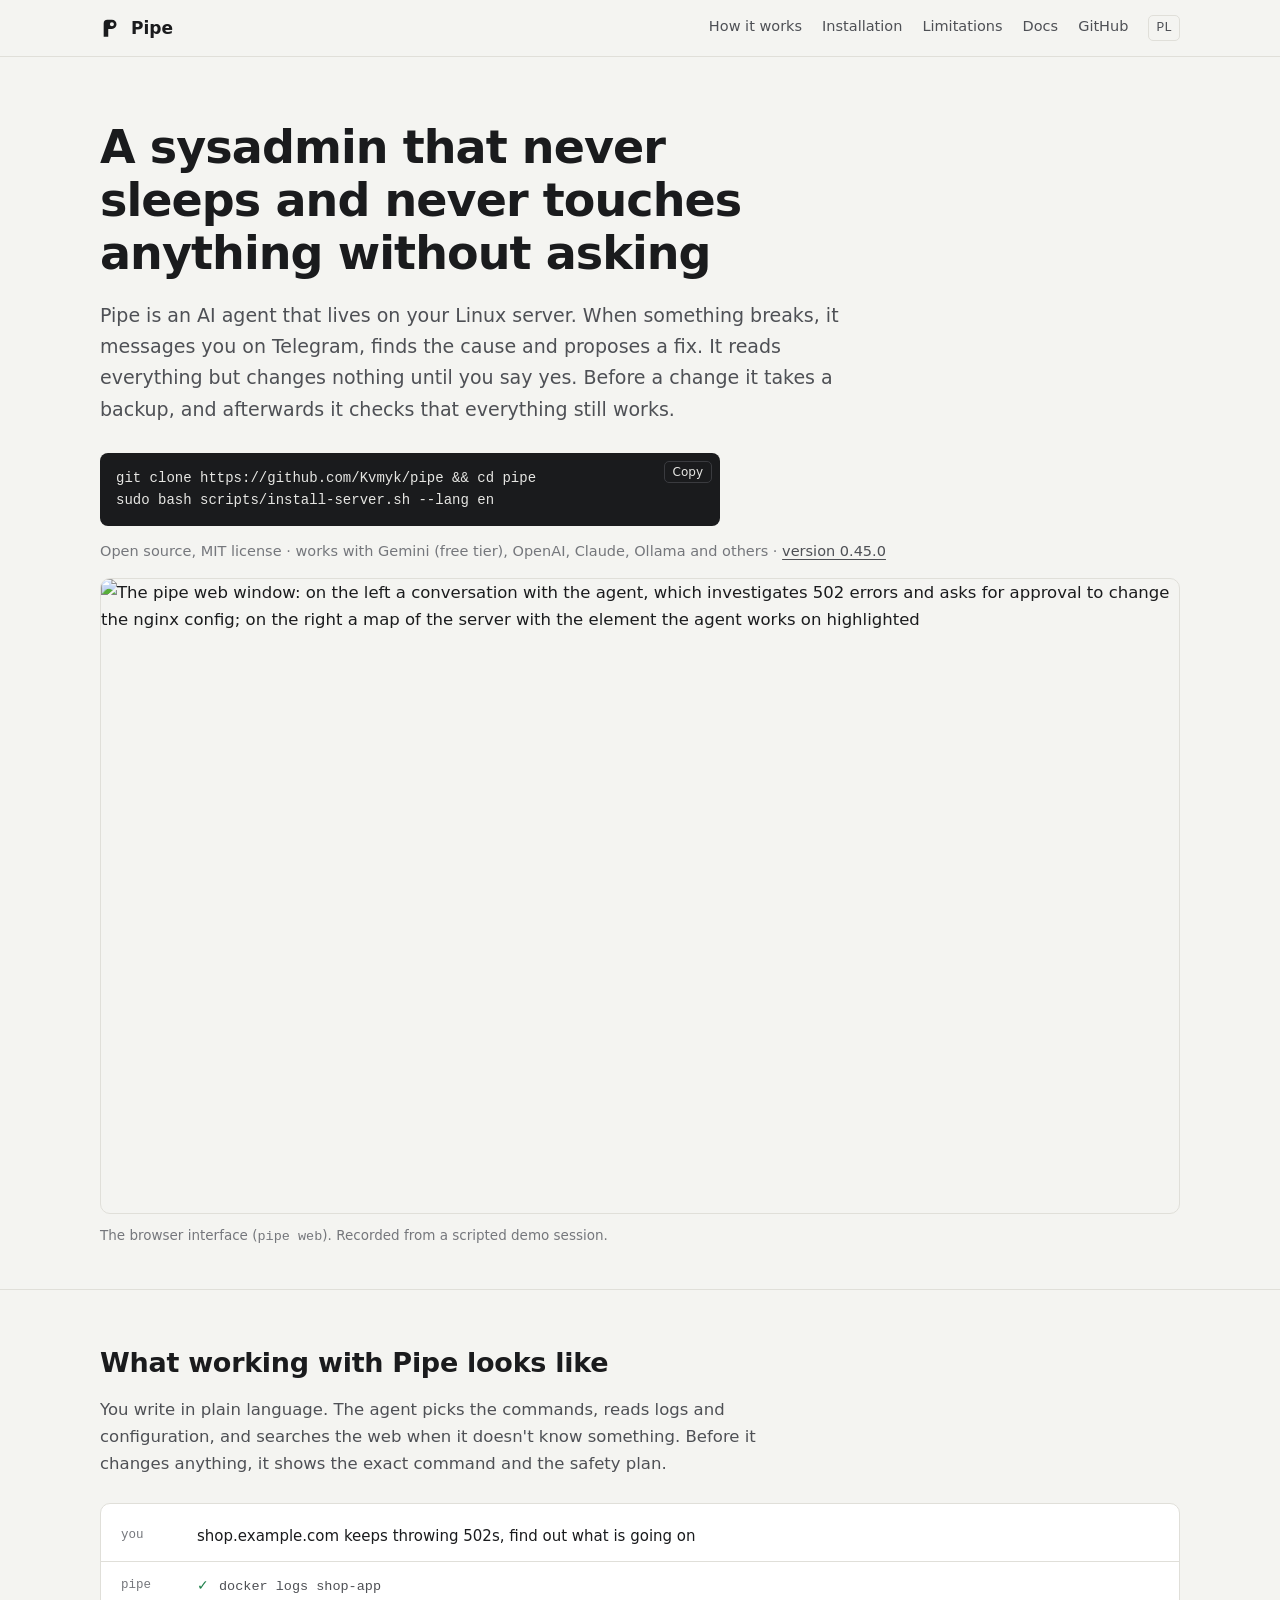
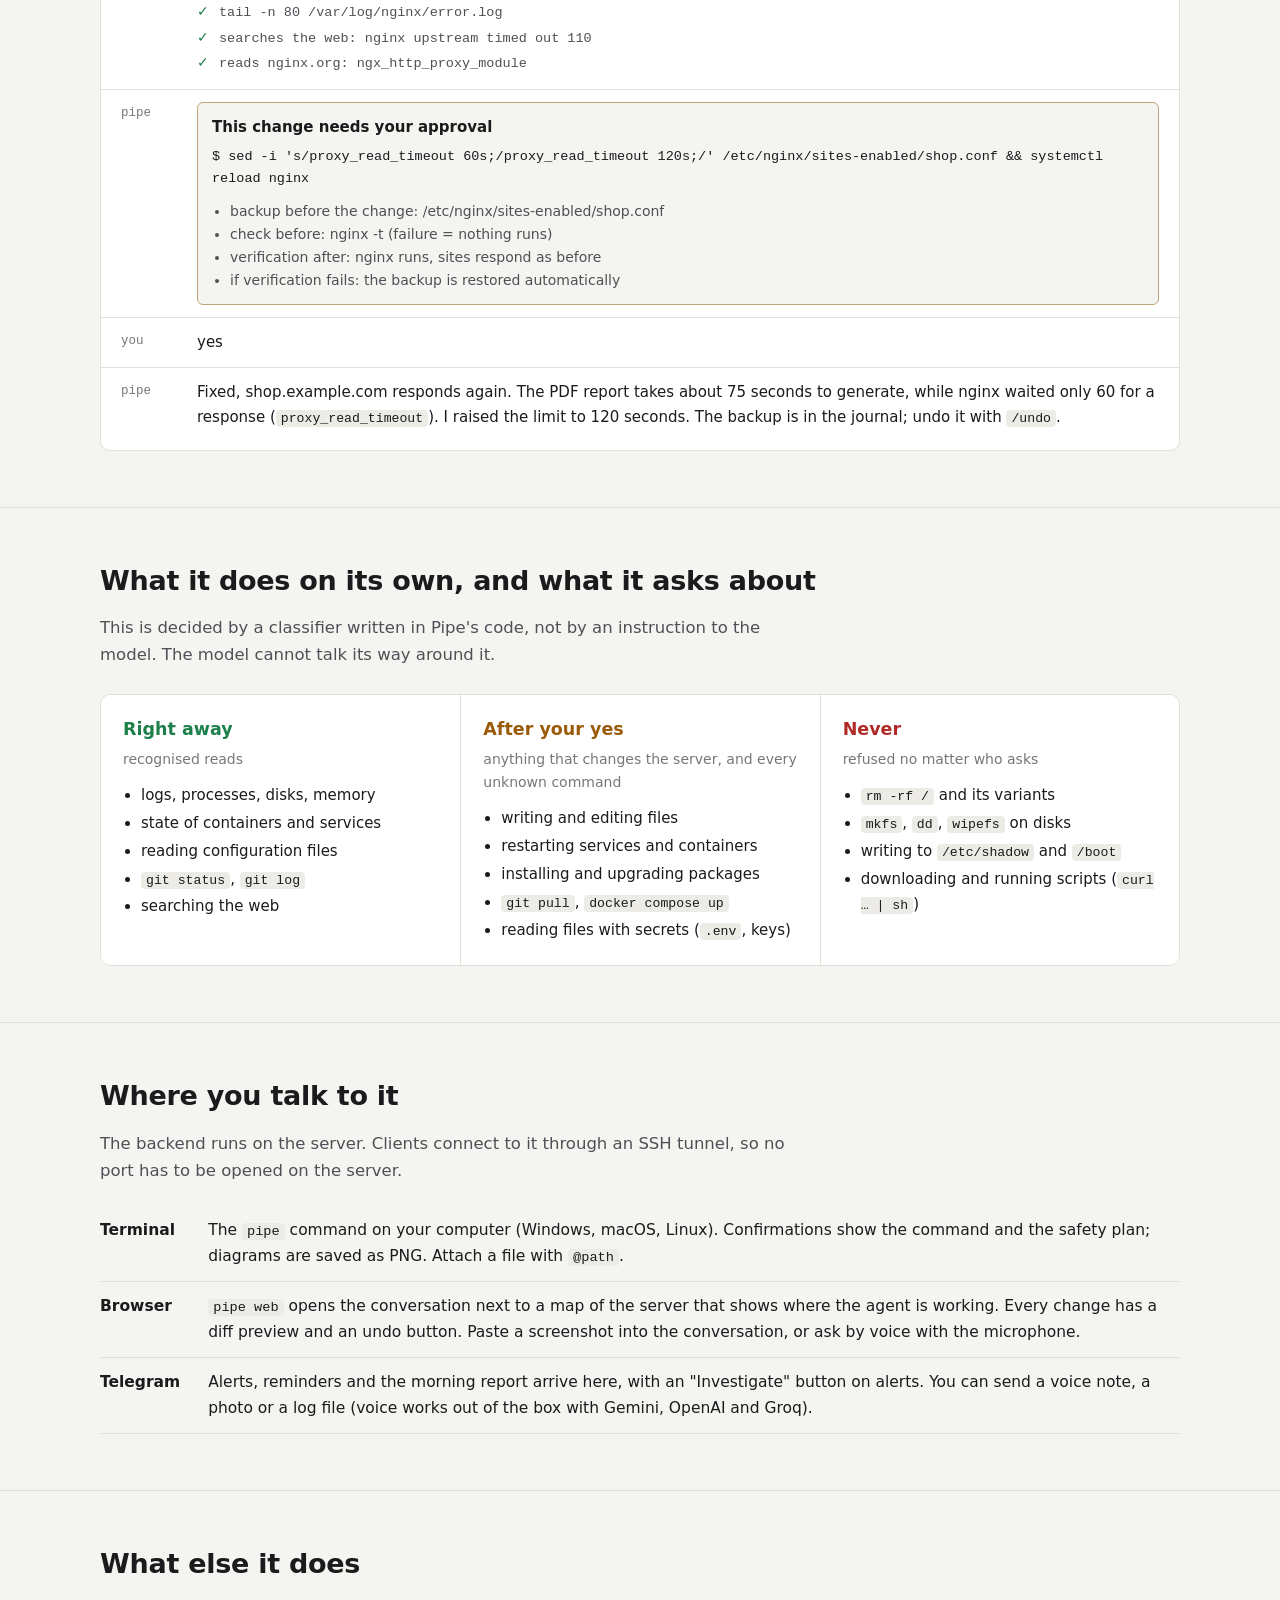
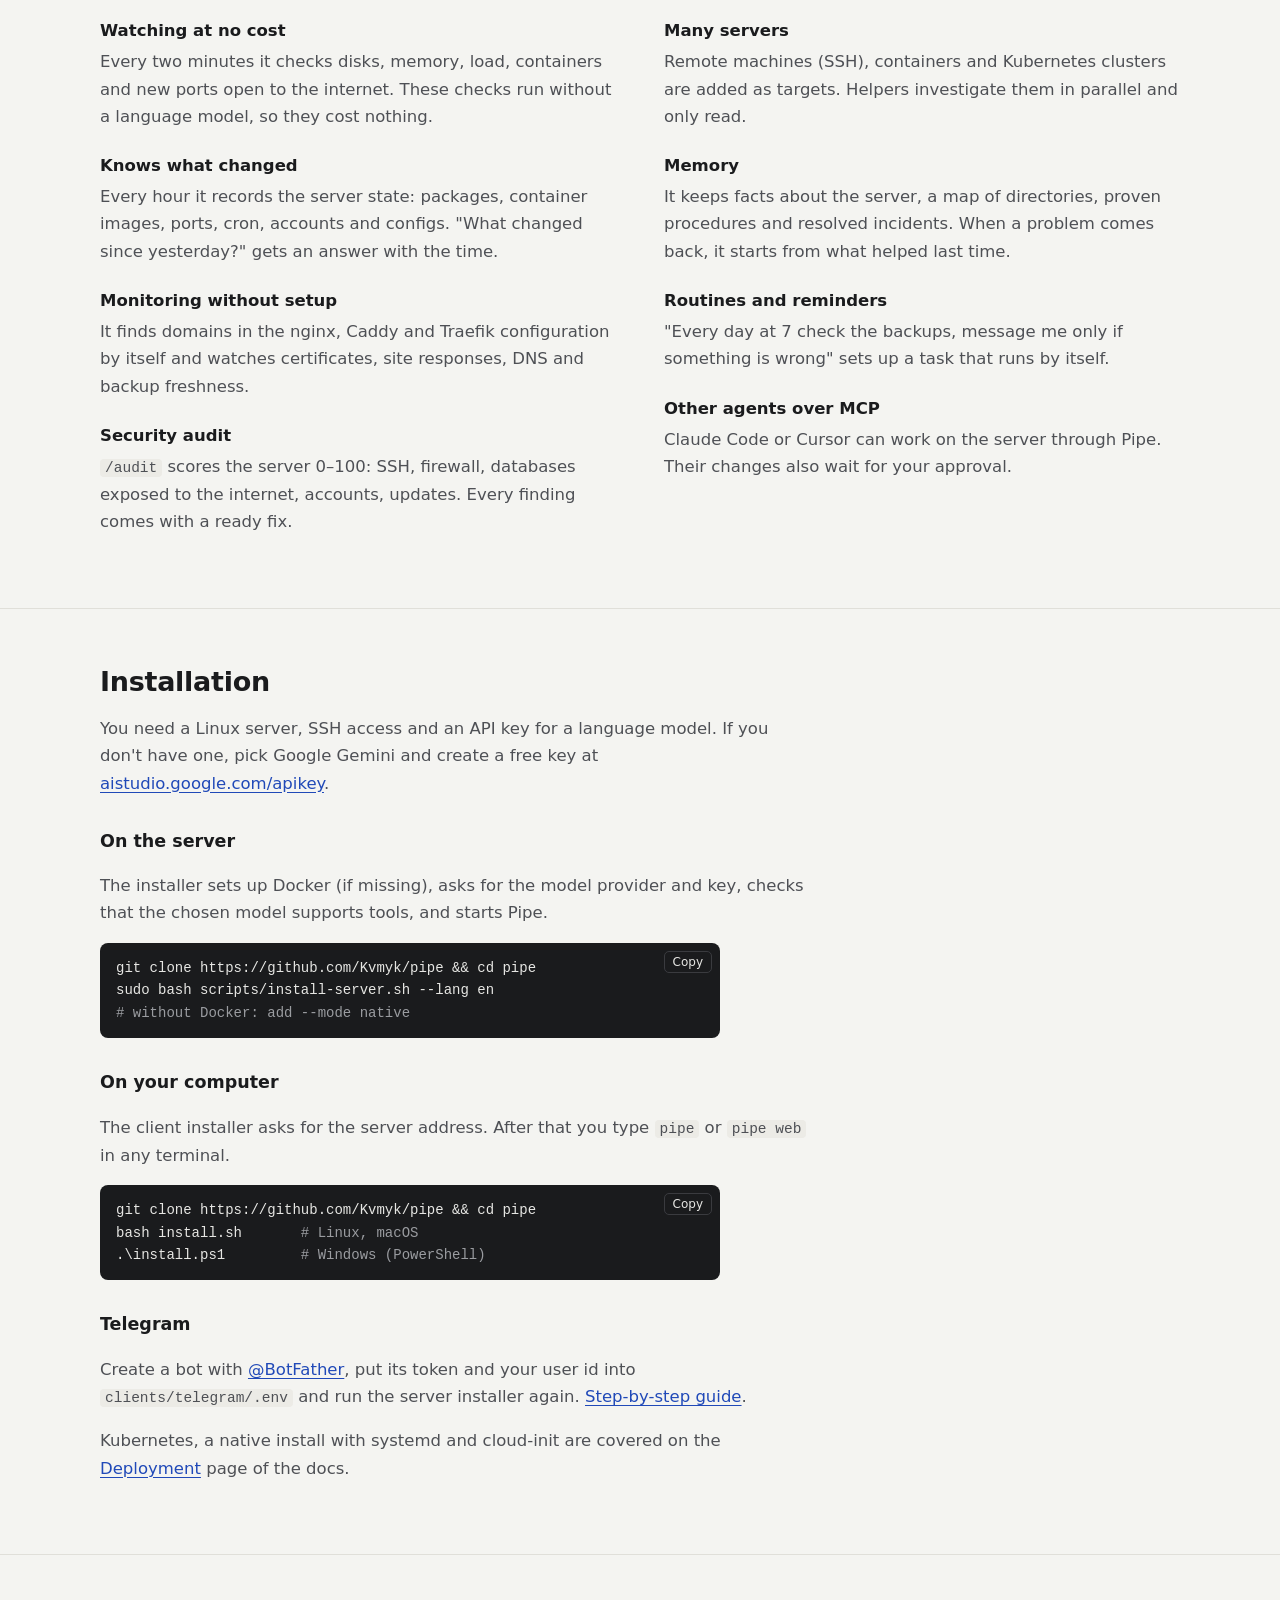
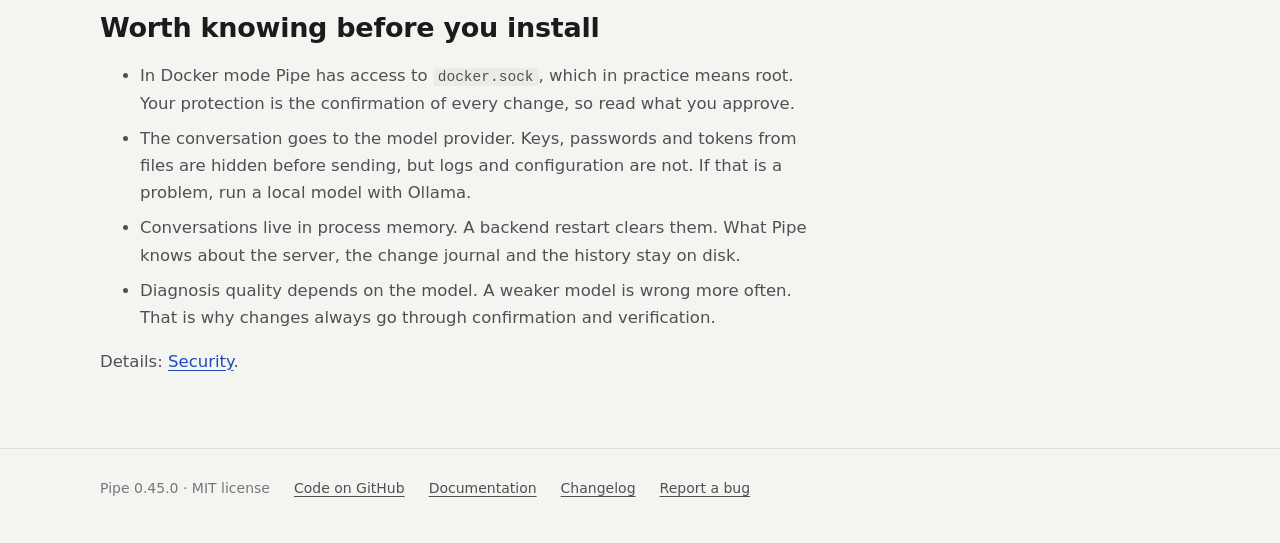
==== site/en/index.html @ b01a9453 "feat: gotowe dodatki MCP z oknem /mcp i tunel dla /web (v0.45.0) Katalog dodatkow (Outlook, Microsof" ====
<!doctype html>
<html lang="en">
<head>
<meta charset="utf-8">
<meta name="viewport" content="width=device-width, initial-scale=1">
<title>Pipe: an AI agent that lives on your Linux server</title>
<meta name="description" content="Pipe runs on your server, watches it, messages you when something breaks, and changes anything only after you approve, with a backup and a way to undo. Open source, MIT.">
<meta property="og:type" content="website">
<meta property="og:site_name" content="Pipe">
<meta property="og:url" content="https://kvmyk.github.io/Pipe/en/">
<meta property="og:title" content="Pipe: an AI agent that lives on your Linux server">
<meta property="og:description" content="Pipe runs on your server, watches it, messages you when something breaks, and changes anything only after you approve, with a backup and a way to undo. Open source, MIT.">
<meta property="og:image" content="https://kvmyk.github.io/Pipe/assets/social-preview-en.png">
<meta property="og:image:width" content="1280">
<meta property="og:image:height" content="640">
<meta name="twitter:card" content="summary_large_image">
<link rel="icon" href="../assets/logo.svg" type="image/svg+xml">
<link rel="alternate" hreflang="pl" href="../">
<link rel="stylesheet" href="../style.css">
</head>
<body>

<header class="top">
  <div class="wrap">
    <a class="brand" href="./">
      <svg viewBox="0 0 24 24" width="22" height="22" aria-hidden="true"><path fill-rule="evenodd" d="M4 7a4 4 0 0 1 4-4h5a5 5 0 0 1 0 10H9v8.5H4zm9-1.2a2.2 2.2 0 1 0 0 4.4 2.2 2.2 0 0 0 0-4.4z" fill="currentColor"/></svg>
      Pipe
    </a>
    <nav>
      <a class="hide-sm" href="#how-it-works">How it works</a>
      <a href="#installation">Installation</a>
      <a class="hide-sm" href="#limitations">Limitations</a>
      <a href="docs/">Docs</a>
      <a class="hide-sm" href="https://github.com/Kvmyk/pipe">GitHub</a>
      <a class="lang" href="../" hreflang="pl" lang="pl">PL</a>
    </nav>
  </div>
</header>

<main>
  <div class="wrap intro">
    <h1>A sysadmin that never sleeps and never touches anything without asking</h1>
    <p class="lead">Pipe is an AI agent that lives on your Linux server. When something breaks, it messages you on
      Telegram, finds the cause and proposes a fix. It reads everything but changes nothing until you say yes.
      Before a change it takes a backup, and afterwards it checks that everything still works.</p>
    <pre class="cmd"><code>git clone https://github.com/Kvmyk/pipe &amp;&amp; cd pipe
sudo bash scripts/install-server.sh --lang en</code></pre>
    <p class="meta">Open source, MIT license · works with Gemini (free tier), OpenAI, Claude, Ollama and others ·
      <a href="https://github.com/Kvmyk/pipe/blob/main/docs/changelog.md">version 0.45.0</a></p>

    <figure class="shot">
      <img src="../assets/demo-en.gif" width="1100" height="647" alt="The pipe web window: on the left a conversation with the agent, which investigates 502 errors and asks for approval to change the nginx config; on the right a map of the server with the element the agent works on highlighted">
      <figcaption>The browser interface (<code>pipe web</code>). Recorded from a scripted demo session.</figcaption>
    </figure>
  </div>

  <section id="how-it-works">
    <div class="wrap">
      <div class="narrow">
        <h2>What working with Pipe looks like</h2>
        <p>You write in plain language. The agent picks the commands, reads logs and configuration, and searches the
          web when it doesn't know something. Before it changes anything, it shows the exact command and the safety plan.</p>
      </div>

      <div class="chat" aria-label="Example conversation">
        <div class="turn me"><div class="who">you</div><div class="msg">shop.example.com keeps throwing 502s, find out what is going on</div></div>
        <div class="turn"><div class="who">pipe</div><div>
          <ul class="steps">
            <li>docker logs shop-app</li>
            <li>tail -n 80 /var/log/nginx/error.log</li>
            <li>searches the web: nginx upstream timed out 110</li>
            <li>reads nginx.org: ngx_http_proxy_module</li>
          </ul>
        </div></div>
        <div class="turn"><div class="who">pipe</div><div>
          <div class="ask">
            <div class="t">This change needs your approval</div>
            <pre>$ sed -i 's/proxy_read_timeout 60s;/proxy_read_timeout 120s;/' /etc/nginx/sites-enabled/shop.conf &amp;&amp; systemctl reload nginx</pre>
            <ul>
              <li>backup before the change: /etc/nginx/sites-enabled/shop.conf</li>
              <li>check before: nginx -t (failure = nothing runs)</li>
              <li>verification after: nginx runs, sites respond as before</li>
              <li>if verification fails: the backup is restored automatically</li>
            </ul>
          </div>
        </div></div>
        <div class="turn me"><div class="who">you</div><div class="msg">yes</div></div>
        <div class="turn"><div class="who">pipe</div><div>
          <p>Fixed, shop.example.com responds again. The PDF report takes about 75 seconds to generate, while nginx waited
            only 60 for a response (<code>proxy_read_timeout</code>). I raised the limit to 120 seconds. The backup is in
            the journal; undo it with <code>/undo</code>.</p>
        </div></div>
      </div>
    </div>
  </section>

  <section>
    <div class="wrap">
      <div class="narrow">
        <h2>What it does on its own, and what it asks about</h2>
        <p>This is decided by a classifier written in Pipe's code, not by an instruction to the model. The model cannot
          talk its way around it.</p>
      </div>
      <div class="rules">
        <div class="ok">
          <h3>Right away</h3>
          <p class="why">recognised reads</p>
          <ul>
            <li>logs, processes, disks, memory</li>
            <li>state of containers and services</li>
            <li>reading configuration files</li>
            <li><code>git status</code>, <code>git log</code></li>
            <li>searching the web</li>
          </ul>
        </div>
        <div class="ask2">
          <h3>After your yes</h3>
          <p class="why">anything that changes the server, and every unknown command</p>
          <ul>
            <li>writing and editing files</li>
            <li>restarting services and containers</li>
            <li>installing and upgrading packages</li>
            <li><code>git pull</code>, <code>docker compose up</code></li>
            <li>reading files with secrets (<code>.env</code>, keys)</li>
          </ul>
        </div>
        <div class="no">
          <h3>Never</h3>
          <p class="why">refused no matter who asks</p>
          <ul>
            <li><code>rm -rf /</code> and its variants</li>
            <li><code>mkfs</code>, <code>dd</code>, <code>wipefs</code> on disks</li>
            <li>writing to <code>/etc/shadow</code> and <code>/boot</code></li>
            <li>downloading and running scripts (<code>curl … | sh</code>)</li>
          </ul>
        </div>
      </div>
    </div>
  </section>

  <section>
    <div class="wrap">
      <div class="narrow">
        <h2>Where you talk to it</h2>
        <p>The backend runs on the server. Clients connect to it through an SSH tunnel, so no port has to be opened on
          the server.</p>
      </div>
      <table class="table">
        <tr><th>Terminal</th><td>The <code>pipe</code> command on your computer (Windows, macOS, Linux). Confirmations show
          the command and the safety plan; diagrams are saved as PNG. Attach a file with <code>@path</code>.</td></tr>
        <tr><th>Browser</th><td><code>pipe web</code> opens the conversation next to a map of the server that shows where
          the agent is working. Every change has a diff preview and an undo button. Paste a screenshot into the
          conversation, or ask by voice with the microphone.</td></tr>
        <tr><th>Telegram</th><td>Alerts, reminders and the morning report arrive here, with an "Investigate" button on
          alerts. You can send a voice note, a photo or a log file (voice works out of the box with Gemini, OpenAI and Groq).</td></tr>
      </table>
    </div>
  </section>

  <section>
    <div class="wrap">
      <div class="narrow">
        <h2>What else it does</h2>
      </div>
      <dl class="features">
        <div>
          <dt>Watching at no cost</dt>
          <dd>Every two minutes it checks disks, memory, load, containers and new ports open to the internet. These checks
            run without a language model, so they cost nothing.</dd>
          <dt>Knows what changed</dt>
          <dd>Every hour it records the server state: packages, container images, ports, cron, accounts and configs.
            "What changed since yesterday?" gets an answer with the time.</dd>
          <dt>Monitoring without setup</dt>
          <dd>It finds domains in the nginx, Caddy and Traefik configuration by itself and watches certificates, site
            responses, DNS and backup freshness.</dd>
          <dt>Security audit</dt>
          <dd><code>/audit</code> scores the server 0–100: SSH, firewall, databases exposed to the internet, accounts,
            updates. Every finding comes with a ready fix.</dd>
        </div>
        <div>
          <dt>Many servers</dt>
          <dd>Remote machines (SSH), containers and Kubernetes clusters are added as targets. Helpers investigate them in
            parallel and only read.</dd>
          <dt>Memory</dt>
          <dd>It keeps facts about the server, a map of directories, proven procedures and resolved incidents. When a
            problem comes back, it starts from what helped last time.</dd>
          <dt>Routines and reminders</dt>
          <dd>"Every day at 7 check the backups, message me only if something is wrong" sets up a task that runs by itself.</dd>
          <dt>Other agents over MCP</dt>
          <dd>Claude Code or Cursor can work on the server through Pipe. Their changes also wait for your approval.</dd>
        </div>
      </dl>
    </div>
  </section>

  <section id="installation">
    <div class="wrap steps-install">
      <div class="narrow">
        <h2>Installation</h2>
        <p>You need a Linux server, SSH access and an API key for a language model. If you don't have one, pick Google
          Gemini and create a free key at <a href="https://aistudio.google.com/apikey">aistudio.google.com/apikey</a>.</p>

        <h3>On the server</h3>
        <p>The installer sets up Docker (if missing), asks for the model provider and key, checks that the chosen model
          supports tools, and starts Pipe.</p>
        <pre class="cmd"><code>git clone https://github.com/Kvmyk/pipe &amp;&amp; cd pipe
sudo bash scripts/install-server.sh --lang en
<span class="c"># without Docker: add --mode native</span></code></pre>

        <h3>On your computer</h3>
        <p>The client installer asks for the server address. After that you type <code>pipe</code> or
          <code>pipe web</code> in any terminal.</p>
        <pre class="cmd"><code>git clone https://github.com/Kvmyk/pipe &amp;&amp; cd pipe
bash install.sh       <span class="c"># Linux, macOS</span>
.\install.ps1         <span class="c"># Windows (PowerShell)</span></code></pre>

        <h3>Telegram</h3>
        <p>Create a bot with <a href="https://t.me/BotFather">@BotFather</a>, put its token and your user id into
          <code>clients/telegram/.env</code> and run the server installer again.
          <a href="docs/telegram.html">Step-by-step guide</a>.</p>

        <p>Kubernetes, a native install with systemd and cloud-init are covered on the
          <a href="docs/deploy.html">Deployment</a> page of the docs.</p>
      </div>
    </div>
  </section>

  <section id="limitations">
    <div class="wrap">
      <div class="narrow">
        <h2>Worth knowing before you install</h2>
        <ul class="limits">
          <li>In Docker mode Pipe has access to <code>docker.sock</code>, which in practice means root.
            Your protection is the confirmation of every change, so read what you approve.</li>
          <li>The conversation goes to the model provider. Keys, passwords and tokens from files are
            hidden before sending, but logs and configuration are not. If that is a problem, run a local model with Ollama.</li>
          <li>Conversations live in process memory. A backend restart clears them. What Pipe knows about the
            server, the change journal and the history stay on disk.</li>
          <li>Diagnosis quality depends on the model. A weaker model is wrong more often. That is why
            changes always go through confirmation and verification.</li>
        </ul>
        <p>Details: <a href="docs/security.html">Security</a>.</p>
      </div>
    </div>
  </section>
</main>

<footer>
  <div class="wrap">
    <span>Pipe 0.45.0 · MIT license</span>
    <a href="https://github.com/Kvmyk/pipe">Code on GitHub</a>
    <a href="docs/">Documentation</a>
    <a href="https://github.com/Kvmyk/pipe/blob/main/docs/changelog.md">Changelog</a>
    <a href="https://github.com/Kvmyk/pipe/issues">Report a bug</a>
  </div>
</footer>

<script src="../copy.js"></script>
</body>
</html>
---- site/style.css ----
/* Strona projektu Pipe (GitHub Pages). Kolory i kroje jak w `pipe web` (clients/webui/static/app.css). */

@font-face { font-family: "Plex Sans"; font-weight: 400; font-display: swap; src: url("assets/fonts/ibm-plex-sans-latin-ext-400-normal.woff2") format("woff2"); unicode-range: U+0100-024F, U+1E00-1EFF, U+2020, U+20A0-20AB, U+20AD-20CF; }
@font-face { font-family: "Plex Sans"; font-weight: 400; font-display: swap; src: url("assets/fonts/ibm-plex-sans-latin-400-normal.woff2") format("woff2"); }
@font-face { font-family: "Plex Sans"; font-weight: 500; font-display: swap; src: url("assets/fonts/ibm-plex-sans-latin-ext-500-normal.woff2") format("woff2"); unicode-range: U+0100-024F, U+1E00-1EFF, U+2020, U+20A0-20AB, U+20AD-20CF; }
@font-face { font-family: "Plex Sans"; font-weight: 500; font-display: swap; src: url("assets/fonts/ibm-plex-sans-latin-500-normal.woff2") format("woff2"); }
@font-face { font-family: "Plex Sans"; font-weight: 600; font-display: swap; src: url("assets/fonts/ibm-plex-sans-latin-ext-600-normal.woff2") format("woff2"); unicode-range: U+0100-024F, U+1E00-1EFF, U+2020, U+20A0-20AB, U+20AD-20CF; }
@font-face { font-family: "Plex Sans"; font-weight: 600; font-display: swap; src: url("assets/fonts/ibm-plex-sans-latin-600-normal.woff2") format("woff2"); }
@font-face { font-family: "Plex Mono"; font-weight: 400; font-display: swap; src: url("assets/fonts/ibm-plex-mono-latin-ext-400-normal.woff2") format("woff2"); unicode-range: U+0100-024F, U+1E00-1EFF, U+2020, U+20A0-20AB, U+20AD-20CF; }
@font-face { font-family: "Plex Mono"; font-weight: 400; font-display: swap; src: url("assets/fonts/ibm-plex-mono-latin-400-normal.woff2") format("woff2"); }
@font-face { font-family: "Plex Mono"; font-weight: 500; font-display: swap; src: url("assets/fonts/ibm-plex-mono-latin-500-normal.woff2") format("woff2"); }

:root {
  --bg: #f4f4f1;
  --panel: #ffffff;
  --sunken: #ecebe6;
  --line: #e0dfd9;
  --ink: #1a1b1d;
  --ink-2: #4e5055;
  --ink-3: #75777c;
  --accent: #2049b8;
  --ok: #1d7f49;
  --warn: #9a5a08;
  --bad: #b02b28;
  --code-bg: #1a1b1d;
  --code-ink: #e6e6e3;
  --code-dim: #9a9ca0;
  --mono: "Plex Mono", ui-monospace, "SF Mono", Menlo, Consolas, monospace;
  --sans: "Plex Sans", system-ui, -apple-system, "Segoe UI", Roboto, sans-serif;
  color-scheme: light;
}
@media (prefers-color-scheme: dark) {
  :root {
    --bg: #0f1011;
    --panel: #151618;
    --sunken: #1c1d20;
    --line: #2a2b2f;
    --ink: #ececea;
    --ink-2: #b4b5b8;
    --ink-3: #8a8c90;
    --accent: #8fb0ff;
    --ok: #5cc68a;
    --warn: #e0a64a;
    --bad: #f08a86;
    --code-bg: #08090a;
    --code-ink: #e6e6e3;
    --code-dim: #8a8c90;
    color-scheme: dark;
  }
}

* { box-sizing: border-box; }
html { -webkit-text-size-adjust: 100%; scroll-padding-top: 72px; }
body { margin: 0; background: var(--bg); color: var(--ink); font: 400 16.5px/1.65 var(--sans); }
a { color: var(--accent); text-underline-offset: 3px; }
a:hover { text-decoration-thickness: 2px; }
code, pre { font-family: var(--mono); }
p code, li code, td code, dd code { font-size: .88em; background: var(--sunken); padding: 1px 5px; border-radius: 4px; overflow-wrap: anywhere; }
img { max-width: 100%; height: auto; display: block; }

.wrap { width: min(100% - 32px, 1080px); margin-inline: auto; }
.narrow { max-width: 720px; }

/* --- nawigacja --- */
.top { position: sticky; top: 0; z-index: 10; background: var(--bg); border-bottom: 1px solid var(--line); }
.top .wrap { display: flex; align-items: center; gap: 24px; height: 56px; }
.brand { display: flex; align-items: center; gap: 9px; color: var(--ink); text-decoration: none; font-weight: 600; font-size: 17px; }
.brand svg { flex: none; }
.top nav { display: flex; gap: 20px; margin-left: auto; font-size: 14.5px; }
.top nav a { color: var(--ink-2); text-decoration: none; white-space: nowrap; }
.top nav a:hover { color: var(--ink); }
.top nav .lang { font-family: var(--mono); font-size: 13px; border: 1px solid var(--line); border-radius: 5px; padding: 1px 7px; }
@media (max-width: 760px) { .top nav .hide-sm { display: none; } .top .wrap { gap: 12px; } .top nav { gap: 14px; } }

/* --- naglowek strony --- */
.intro { padding: 64px 0 40px; }
.intro h1 { font-size: clamp(30px, 4.6vw, 46px); line-height: 1.15; letter-spacing: -.02em; font-weight: 600; margin: 0 0 20px; max-width: 22ch; }
.intro .lead { font-size: 19px; color: var(--ink-2); max-width: 62ch; margin: 0 0 28px; }
.intro .meta { font-size: 14.5px; color: var(--ink-3); margin-top: 14px; }
.intro .meta a { color: var(--ink-2); }

.cmd { position: relative; background: var(--code-bg); color: var(--code-ink); border-radius: 8px; padding: 14px 16px; font: 14px/1.6 var(--mono);
  overflow-x: auto; max-width: 620px; margin: 0; padding-right: 84px; }
.cmd .c { color: var(--code-dim); }
.cmd button { position: absolute; top: 8px; right: 8px; font: 500 12px var(--sans); color: var(--code-ink); background: var(--code-bg);
  border: 1px solid #3a3b3f; border-radius: 5px; padding: 3px 8px; cursor: pointer; }
.cmd button:hover { border-color: #6a6c70; }

.shot { margin: 8px 0 0; }
.shot img { border: 1px solid var(--line); border-radius: 10px; }
.shot figcaption { font-size: 13.5px; color: var(--ink-3); margin-top: 10px; }

/* --- sekcje --- */
section { padding: 56px 0; border-top: 1px solid var(--line); }
section h2 { font-size: 27px; line-height: 1.25; letter-spacing: -.01em; font-weight: 600; margin: 0 0 14px; }
section h3 { font-size: 17.5px; font-weight: 600; margin: 28px 0 6px; }
section > .wrap > p, .narrow > p { max-width: 68ch; color: var(--ink-2); }

/* zapis rozmowy */
.chat { background: var(--panel); border: 1px solid var(--line); border-radius: 10px; padding: 8px 0; margin-top: 26px; font-size: 15px; }
.turn { display: grid; grid-template-columns: 64px 1fr; gap: 12px; padding: 12px 20px; }
.turn + .turn { border-top: 1px solid var(--line); }
.who { font: 500 12.5px/1.9 var(--mono); color: var(--ink-3); }
.turn.me .msg { font-weight: 500; }
.steps { list-style: none; margin: 0; padding: 0; font: 13.5px/1.9 var(--mono); color: var(--ink-2); }
.steps li::before { content: "✓"; color: var(--ok); margin-right: 10px; }
.ask { border: 1px solid color-mix(in srgb, var(--warn) 45%, var(--line)); border-radius: 6px; padding: 12px 14px; background: var(--bg); }
.ask .t { font-weight: 600; margin-bottom: 6px; }
.ask pre { margin: 0 0 10px; white-space: pre-wrap; overflow-wrap: anywhere; font-size: 13.5px; }
.ask ul { margin: 0; padding-left: 18px; font-size: 14px; color: var(--ink-2); }
.chat p { margin: 0 0 8px; }
.chat p:last-child { margin: 0; }
@media (max-width: 560px) { .turn { grid-template-columns: 1fr; gap: 2px; padding: 12px 14px; } }

/* co sam, o co pyta, czego nigdy */
.rules { display: grid; grid-template-columns: repeat(3, minmax(0, 1fr)); gap: 0; margin-top: 26px; border: 1px solid var(--line); border-radius: 10px; background: var(--panel); }
.rules > div { padding: 20px 22px; }
.rules > div + div { border-left: 1px solid var(--line); }
.rules h3 { margin: 0 0 4px; }
.rules .why { font-size: 14px; color: var(--ink-3); margin: 0 0 12px; }
.rules ul { margin: 0; padding-left: 18px; font-size: 15px; }
.rules li { margin: 3px 0; }
.rules .ok h3 { color: var(--ok); } .rules .ask2 h3 { color: var(--warn); } .rules .no h3 { color: var(--bad); }
@media (max-width: 820px) { .rules { grid-template-columns: 1fr; } .rules > div + div { border-left: 0; border-top: 1px solid var(--line); } }

/* gdzie rozmawiasz, funkcje */
.table { width: 100%; border-collapse: collapse; margin-top: 22px; font-size: 15.5px; }
.table th, .table td { text-align: left; vertical-align: top; padding: 12px 14px 12px 0; border-bottom: 1px solid var(--line); }
.table th { font-weight: 600; white-space: nowrap; width: 1%; padding-right: 28px; }
.table td code { white-space: nowrap; }
@media (max-width: 620px) { .table th { white-space: normal; width: 34%; padding-right: 12px; } }

.features { display: grid; grid-template-columns: repeat(2, minmax(0, 1fr)); column-gap: 48px; margin-top: 6px; }
.features dt { font-weight: 600; margin-top: 22px; }
.features dd { margin: 4px 0 0; color: var(--ink-2); }
@media (max-width: 760px) { .features { grid-template-columns: 1fr; } }

.steps-install h3 { margin-top: 30px; }
.steps-install .cmd { margin-top: 10px; }
.steps-install p { color: var(--ink-2); max-width: 68ch; }

.limits li { margin: 8px 0; color: var(--ink-2); max-width: 70ch; }
.limits li strong { color: var(--ink); font-weight: 600; }

footer { border-top: 1px solid var(--line); padding: 28px 0 48px; font-size: 14px; color: var(--ink-3); }
footer .wrap { display: flex; flex-wrap: wrap; gap: 8px 24px; }
footer a { color: var(--ink-2); }

/* --- dokumentacja (docs/, en/docs/ -- strony sklada scripts/build_site.py) --- */
.top nav a[aria-current="page"] { color: var(--ink); }
.doc-layout { display: grid; grid-template-columns: 220px minmax(0, 1fr); gap: 48px; padding: 40px 0 64px; align-items: start; }
.side { position: sticky; top: 80px; max-height: calc(100vh - 100px); overflow-y: auto; font-size: 14.5px; padding-bottom: 12px; }
.side-h { font: 500 12px/1.4 var(--mono); text-transform: uppercase; letter-spacing: .06em; color: var(--ink-3); margin: 0 0 8px; }
.side-h a { color: inherit; text-decoration: none; }
.side ul { list-style: none; margin: 0; padding: 0; }
.side li a { display: block; padding: 4px 10px; margin-left: -10px; border-radius: 5px; color: var(--ink-2); text-decoration: none; line-height: 1.4; }
.side li a:hover { color: var(--ink); background: var(--sunken); }
.side li a[aria-current="page"] { color: var(--ink); background: var(--sunken); font-weight: 500; }
.toc { margin-top: 28px; padding-top: 18px; border-top: 1px solid var(--line); }
.toc li a { font-size: 13.5px; padding: 3px 10px; }
@media (max-width: 900px) {
  .doc-layout { grid-template-columns: minmax(0, 1fr); gap: 20px; padding-top: 24px; }
  .side { position: static; max-height: none; overflow: visible; border-bottom: 1px solid var(--line); padding-bottom: 18px; }
  .doc-nav { display: flex; flex-wrap: wrap; gap: 4px 6px; }
  .doc-nav li a { margin-left: 0; border: 1px solid var(--line); }
  .toc { display: none; }
}

.doc { max-width: 780px; font-size: 16px; }
.doc h1 { font-size: clamp(28px, 4vw, 38px); line-height: 1.2; letter-spacing: -.02em; font-weight: 600; margin: 0 0 6px; }
.doc h2 { font-size: 24px; line-height: 1.3; letter-spacing: -.01em; font-weight: 600; margin: 44px 0 10px; padding-top: 4px; }
.doc h3 { font-size: 18px; font-weight: 600; margin: 30px 0 6px; }
.doc h4, .doc h5, .doc h6 { font-size: 16px; font-weight: 600; margin: 24px 0 4px; }
.doc .anchor { margin-left: 8px; color: var(--ink-3); text-decoration: none; opacity: 0; font-weight: 400; }
.doc :is(h2, h3, h4):hover .anchor, .doc .anchor:focus { opacity: 1; }
.doc .ver { font: 13px var(--mono); color: var(--ink-3); margin: 0 0 24px; }
.doc .lead { font-size: 18px; color: var(--ink-2); max-width: 62ch; }
.doc p, .doc li { overflow-wrap: break-word; }
.doc ul, .doc ol { padding-left: 22px; }
.doc li { margin: 4px 0; }
.doc hr { display: none; }
.doc blockquote { margin: 16px 0; padding: 2px 16px; border-left: 3px solid var(--line); color: var(--ink-2); }
.doc pre { background: var(--code-bg); color: var(--code-ink); border-radius: 8px; padding: 14px 16px; font: 13.5px/1.6 var(--mono); overflow-x: auto; margin: 14px 0; }
.doc pre.cmd { max-width: none; padding-right: 84px; }
.doc :is(p, li, td, th, blockquote) code { font-size: .86em; background: var(--sunken); padding: 1px 5px; border-radius: 4px; overflow-wrap: anywhere; }
.doc h2 code, .doc h3 code { font-size: .85em; background: var(--sunken); padding: 1px 6px; border-radius: 4px; }
.table-wrap { overflow-x: auto; margin: 16px 0; border: 1px solid var(--line); border-radius: 8px; background: var(--panel); }
.doc table { width: 100%; border-collapse: collapse; font-size: 14.5px; line-height: 1.5; }
.doc th, .doc td { text-align: left; vertical-align: top; padding: 9px 12px; border-bottom: 1px solid var(--line); }
.doc th { font-weight: 600; background: var(--sunken); }
.doc tr:last-child td { border-bottom: 0; }
.doc .edit { margin-top: 56px; padding-top: 18px; border-top: 1px solid var(--line); font-size: 14px; }
.doc .edit a { color: var(--ink-3); }
.doc .button { display: inline-block; padding: 8px 14px; border-radius: 6px; background: var(--accent); color: var(--bg); text-decoration: none; font-weight: 500; }
.doc .button:hover { filter: brightness(1.08); }
.doc .doc-cards { list-style: none; padding: 0; margin: 32px 0; display: grid; grid-template-columns: repeat(2, minmax(0, 1fr)); gap: 12px; }
.doc .doc-cards li { margin: 0; padding: 16px 18px; background: var(--panel); border: 1px solid var(--line); border-radius: 8px; }
.doc-cards a { font-weight: 600; text-decoration: none; }
.doc-cards p { margin: 4px 0 0; font-size: 14.5px; color: var(--ink-2); }
.doc .note { font-size: 14.5px; color: var(--ink-3); }
@media (max-width: 620px) { .doc .doc-cards { grid-template-columns: 1fr; } }
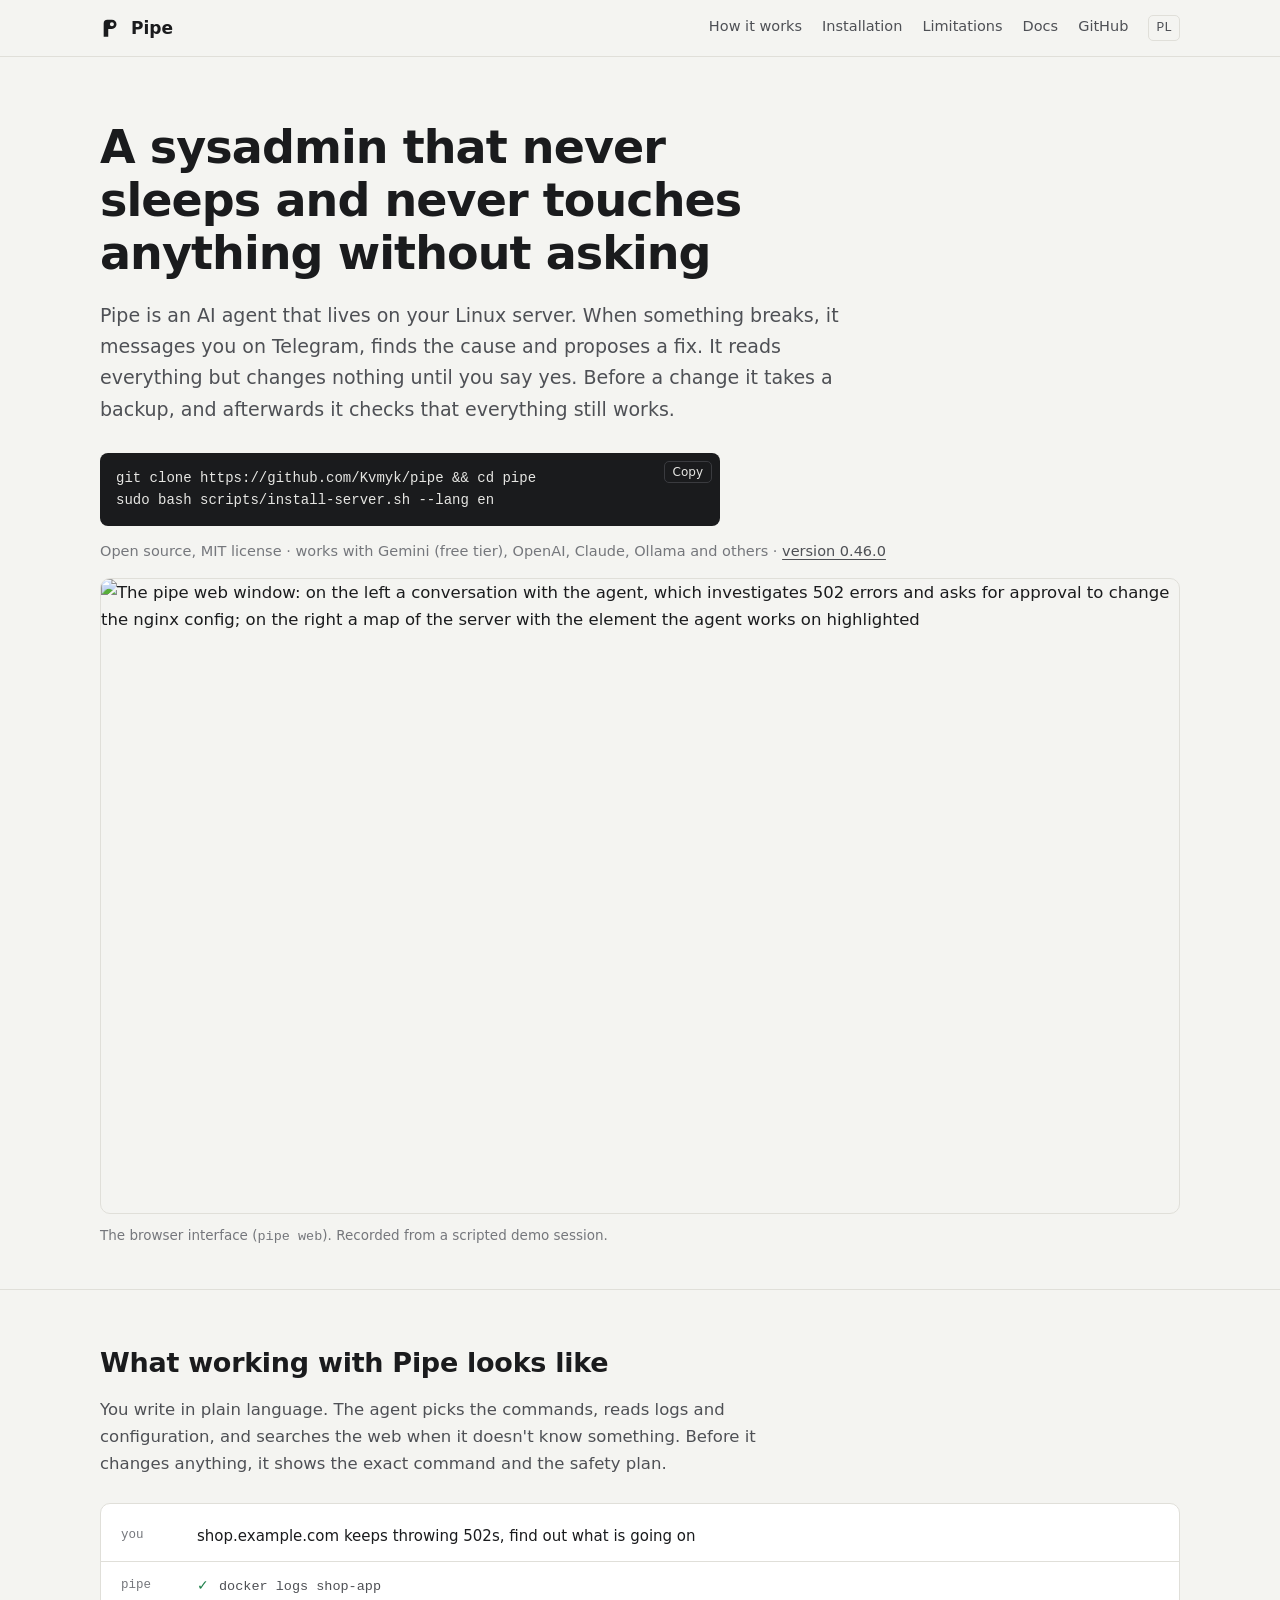
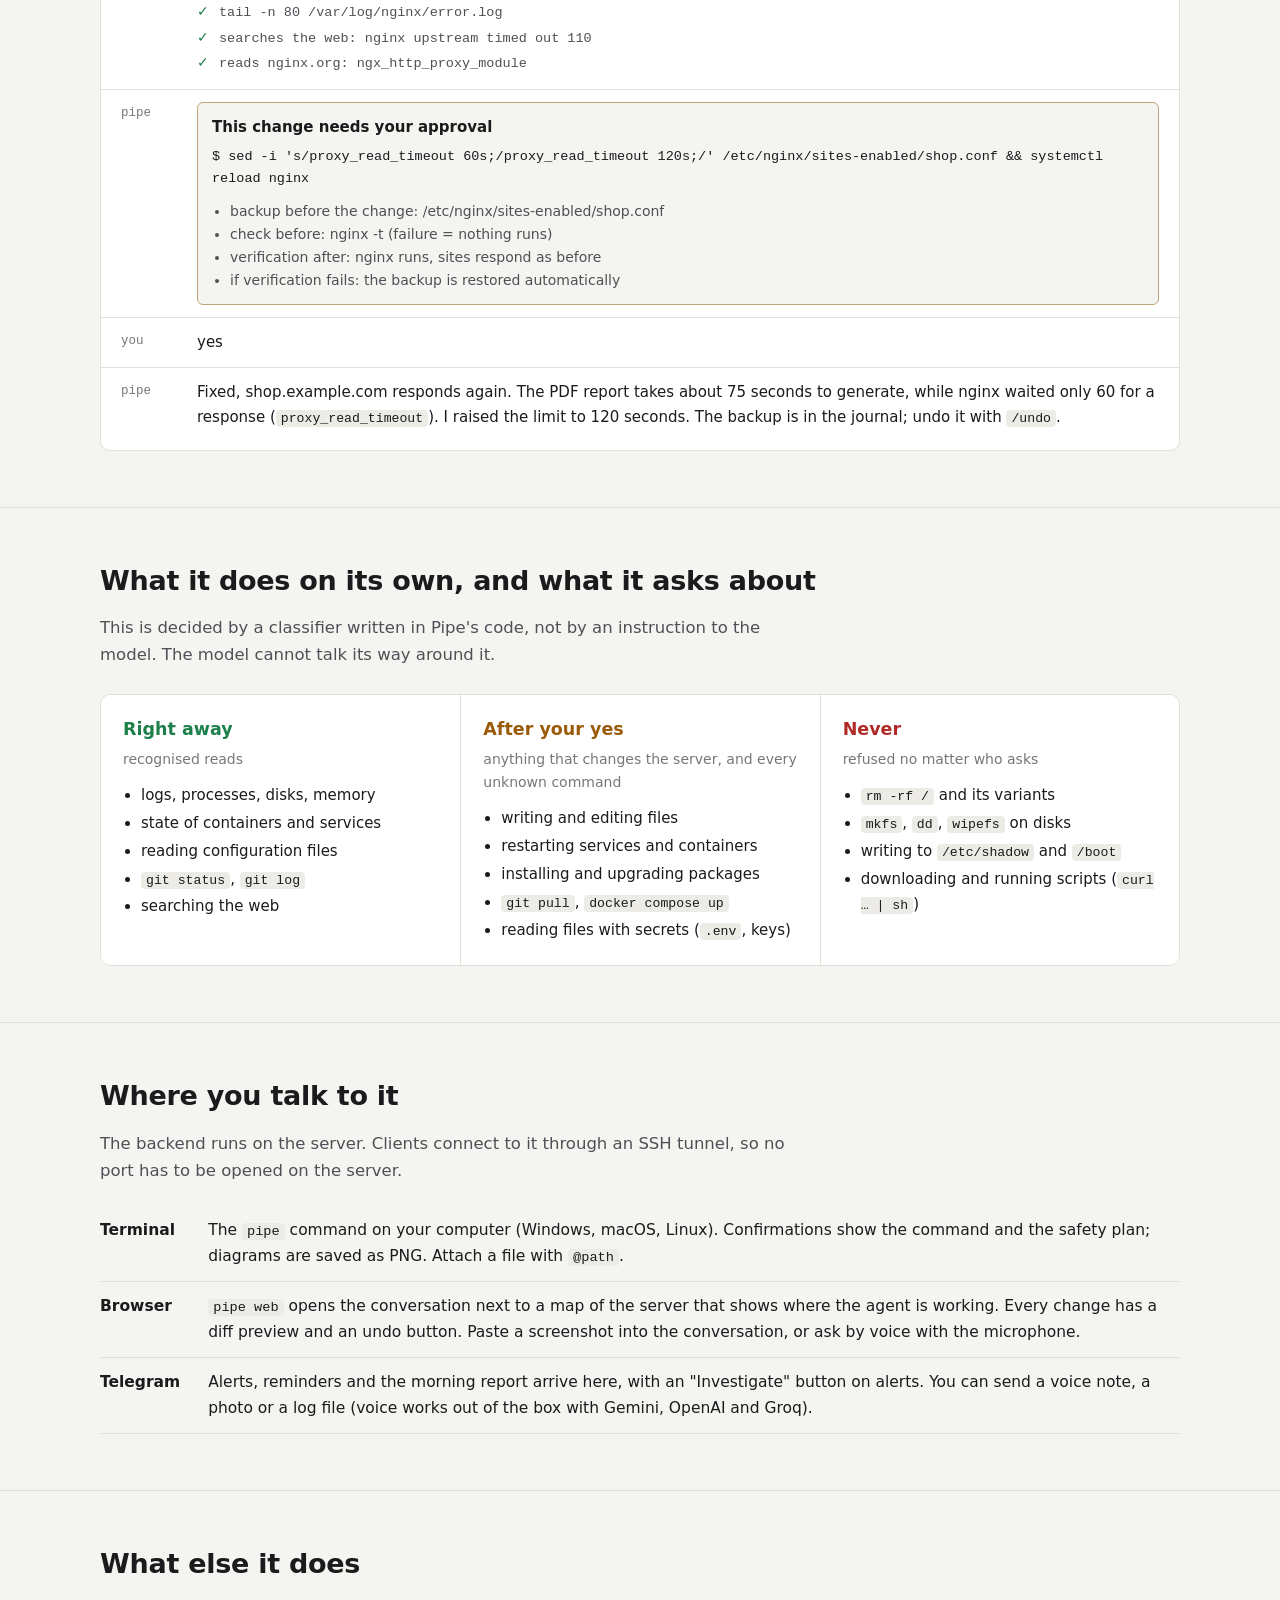
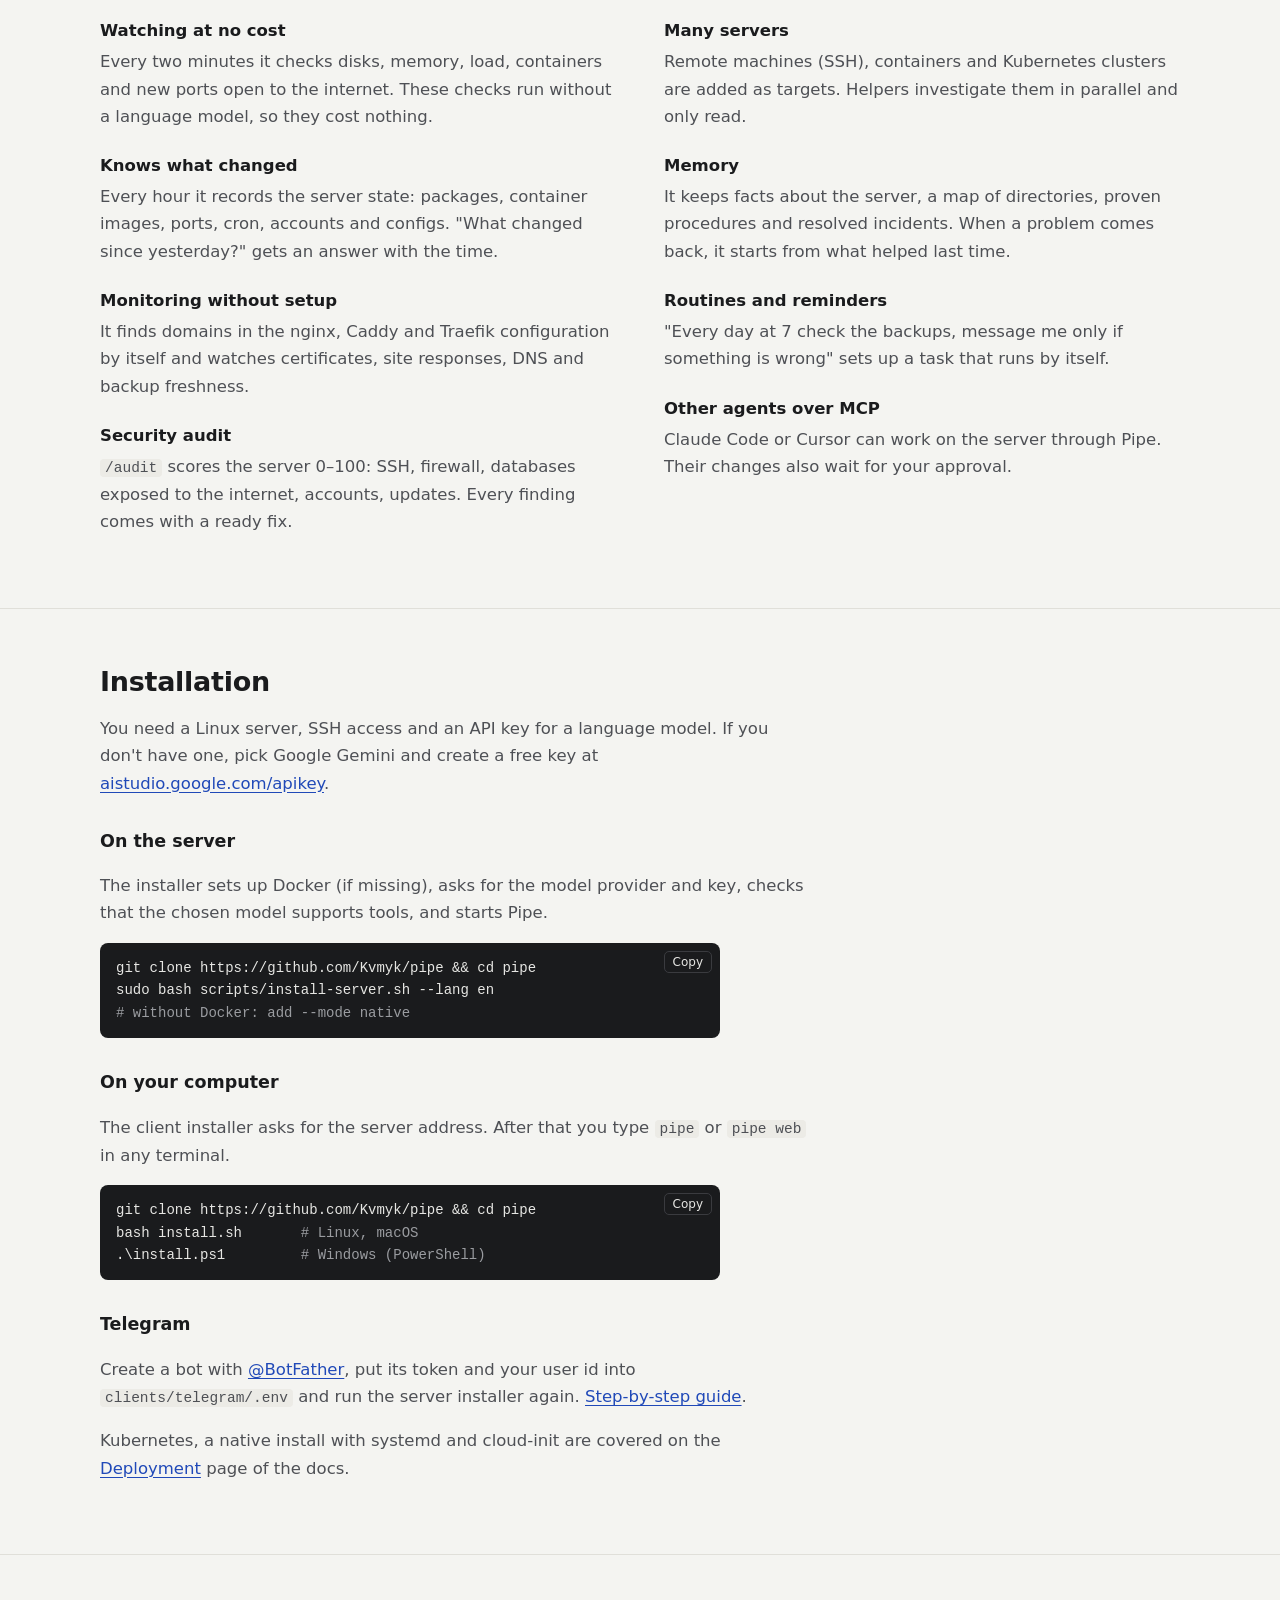
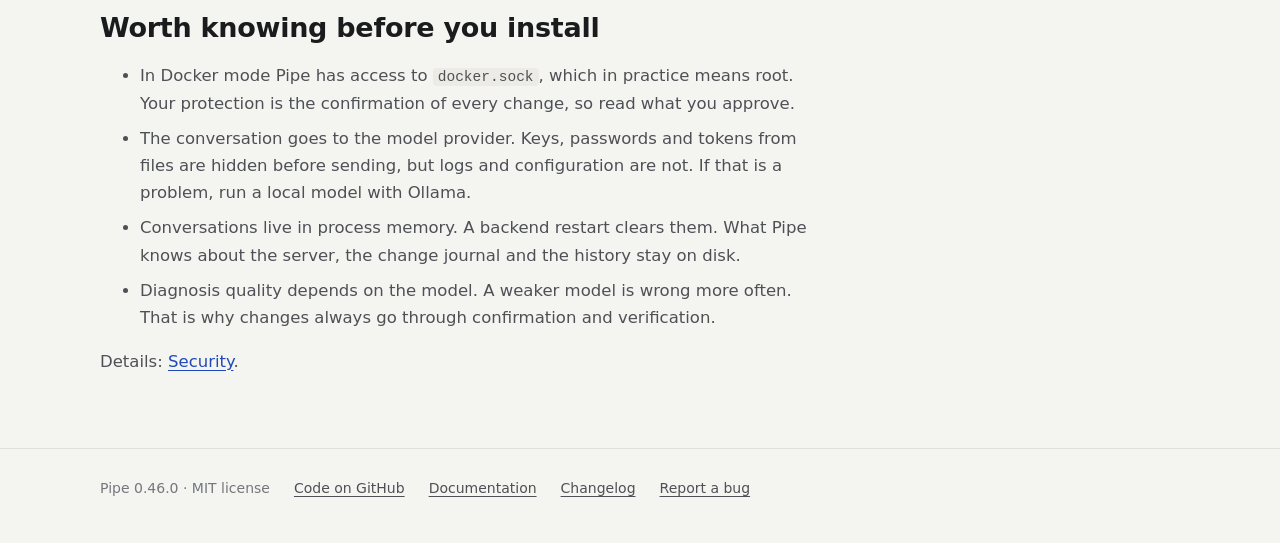
==== commit c07baf62: "feat: /web przez subdomene mikr.us i naprawiony tunel Cloudflare (v0.46.0) Szybki tunel startuje tyl" ====
--- a/site/en/index.html
+++ b/site/en/index.html
@@ -46,7 +46,7 @@
     <pre class="cmd"><code>git clone https://github.com/Kvmyk/pipe &amp;&amp; cd pipe
 sudo bash scripts/install-server.sh --lang en</code></pre>
     <p class="meta">Open source, MIT license · works with Gemini (free tier), OpenAI, Claude, Ollama and others ·
-      <a href="https://github.com/Kvmyk/pipe/blob/main/docs/changelog.md">version 0.45.0</a></p>
+      <a href="https://github.com/Kvmyk/pipe/blob/main/docs/changelog.md">version 0.46.0</a></p>
 
     <figure class="shot">
       <img src="../assets/demo-en.gif" width="1100" height="647" alt="The pipe web window: on the left a conversation with the agent, which investigates 502 errors and asks for approval to change the nginx config; on the right a map of the server with the element the agent works on highlighted">
@@ -247,7 +247,7 @@
 
 <footer>
   <div class="wrap">
-    <span>Pipe 0.45.0 · MIT license</span>
+    <span>Pipe 0.46.0 · MIT license</span>
     <a href="https://github.com/Kvmyk/pipe">Code on GitHub</a>
     <a href="docs/">Documentation</a>
     <a href="https://github.com/Kvmyk/pipe/blob/main/docs/changelog.md">Changelog</a>
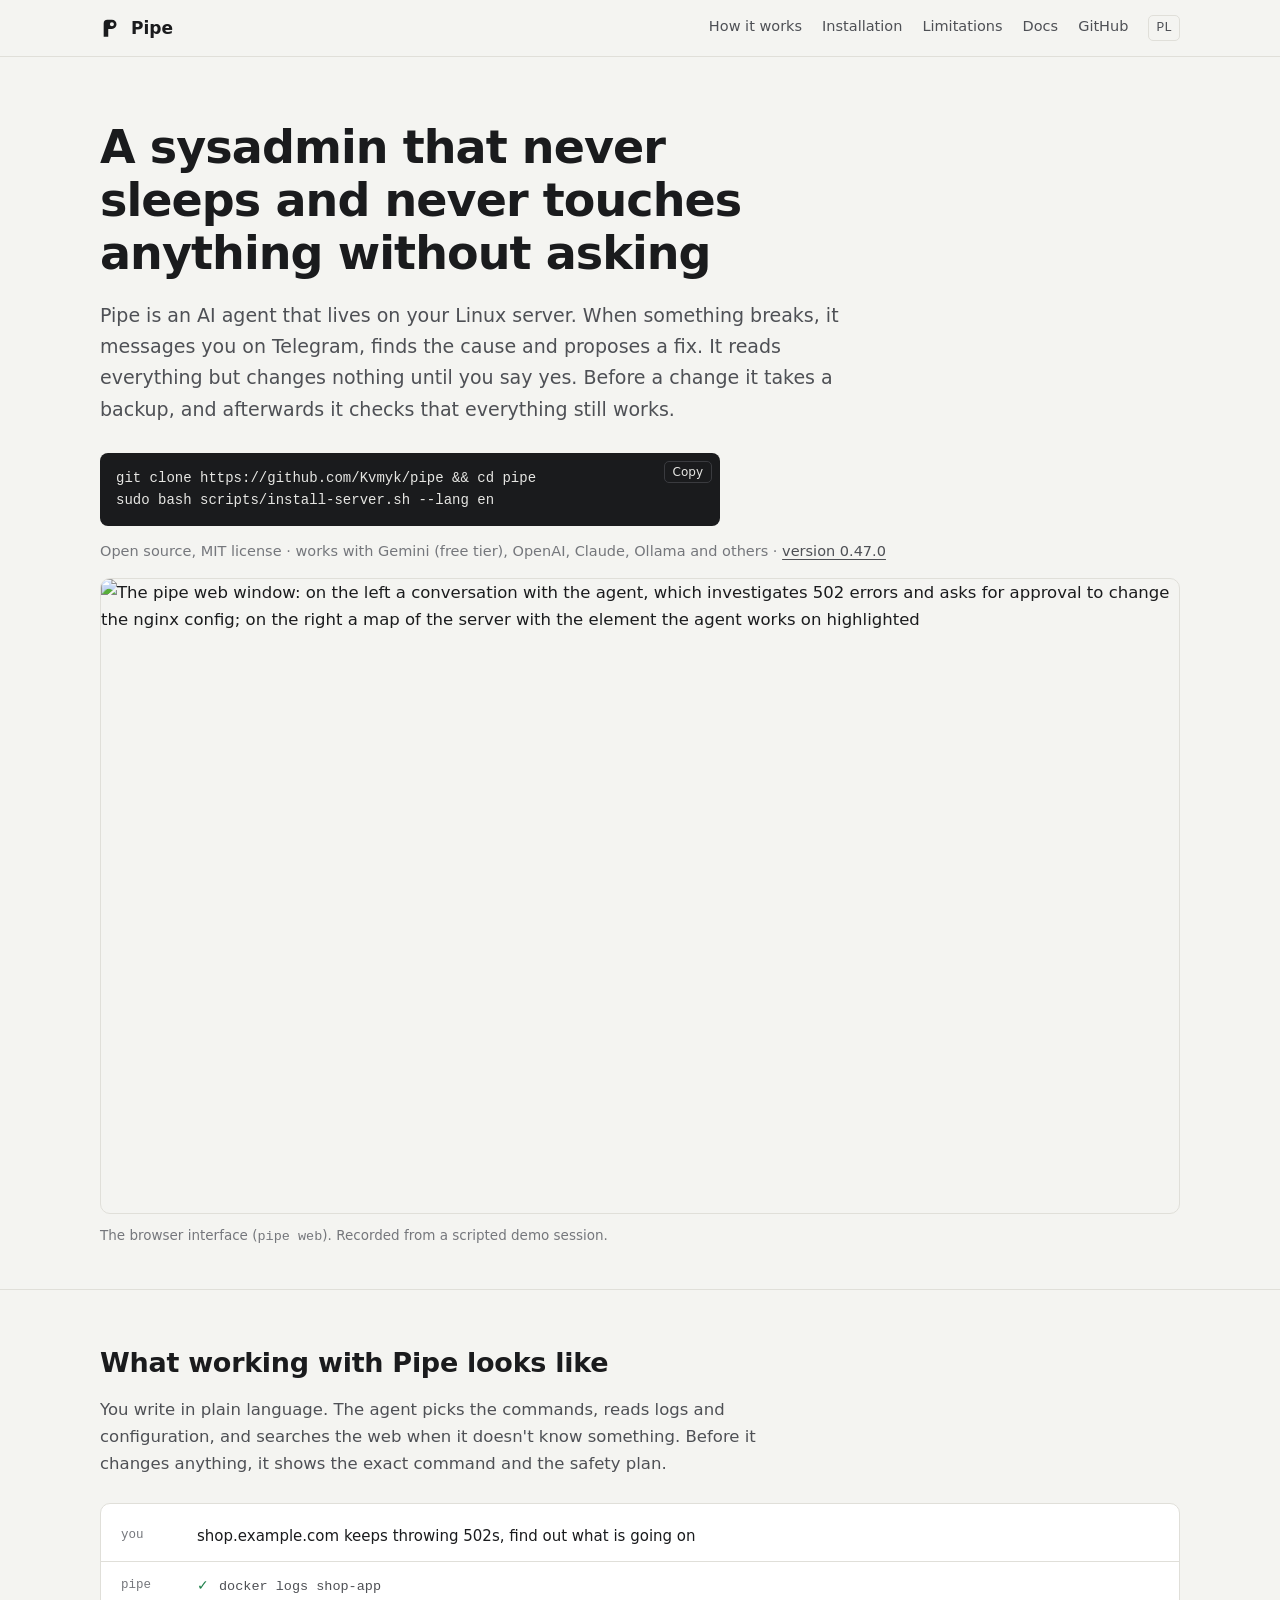
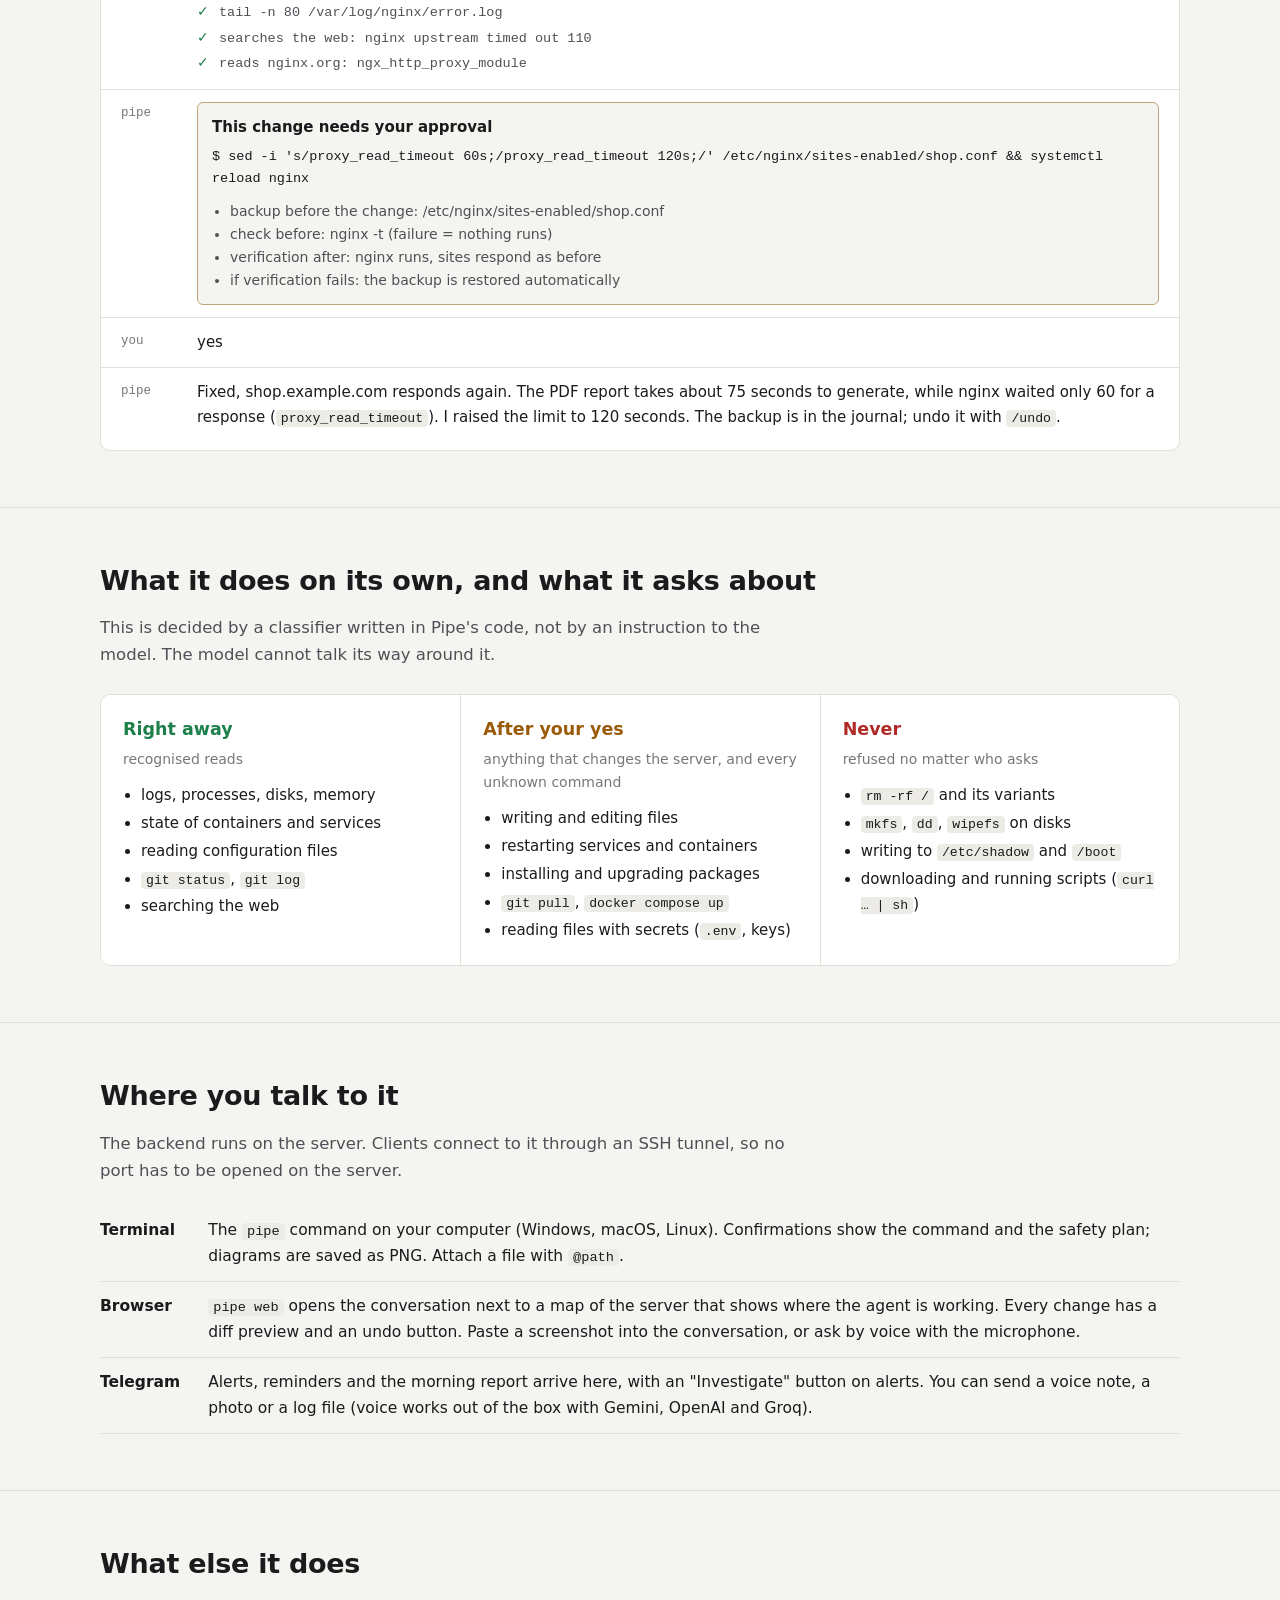
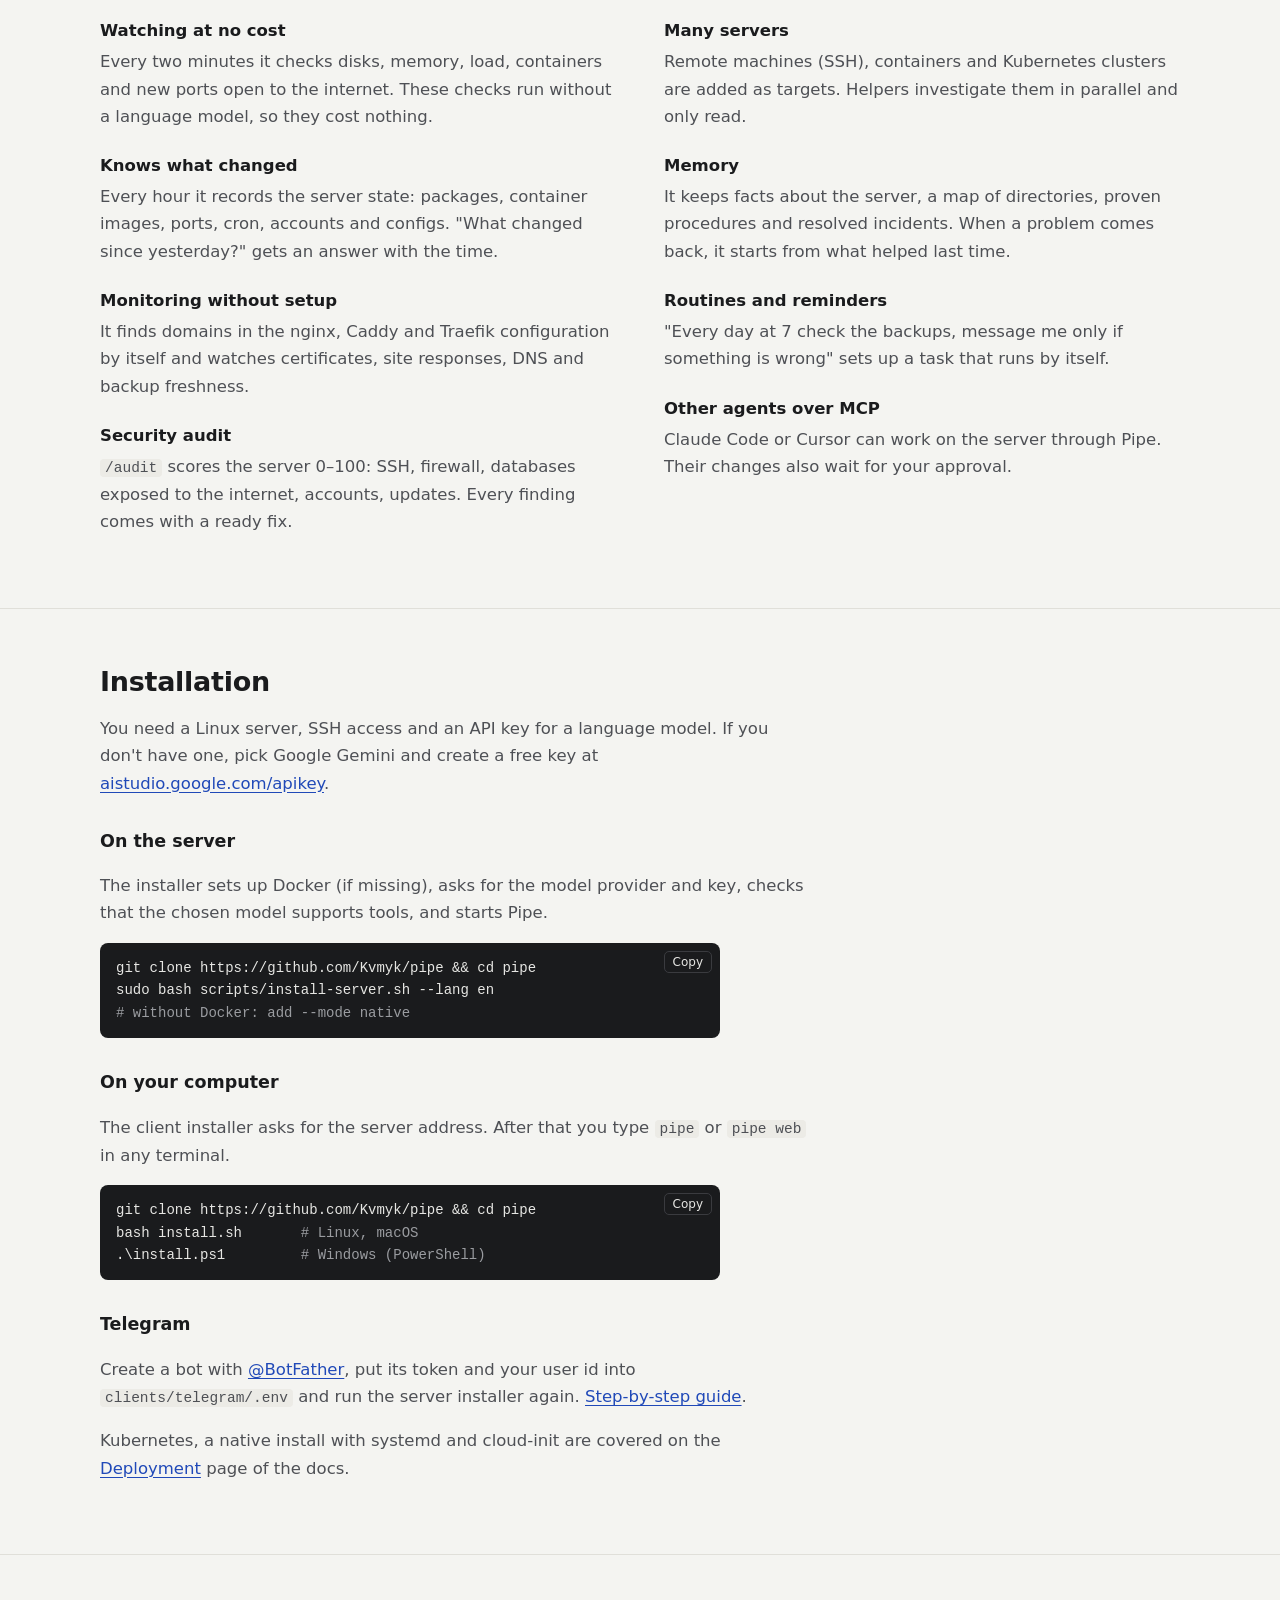
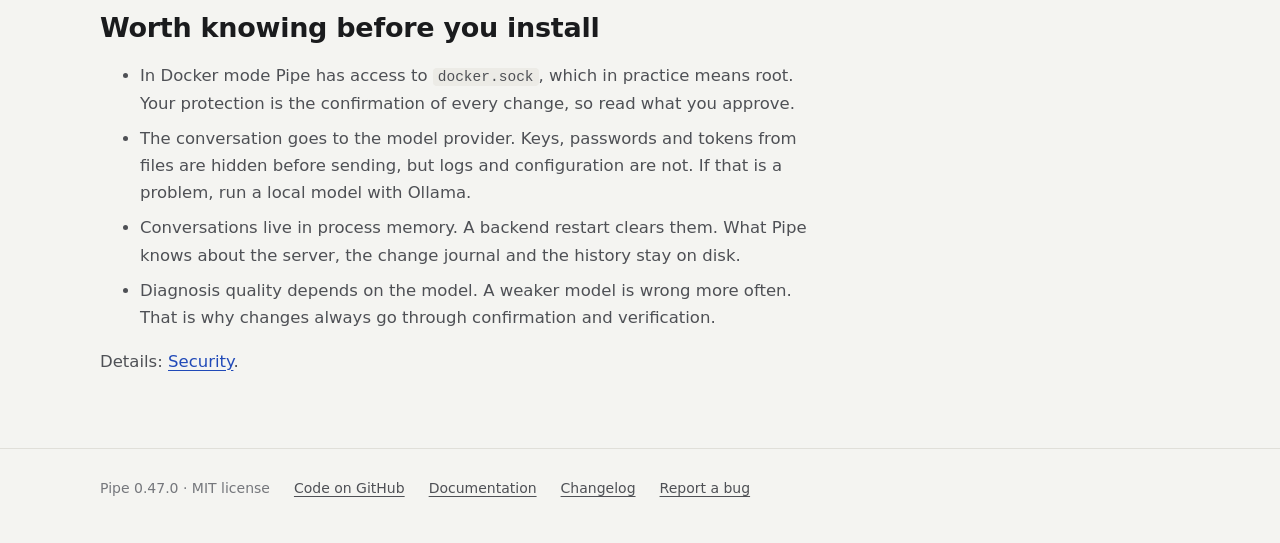
==== commit e369a5f6: "feat: pipe web na telefonie i kontener /web w latkach (v0.47.0) Strona miesci sie od 320 px (widok, " ====
--- a/site/en/index.html
+++ b/site/en/index.html
@@ -46,7 +46,7 @@
     <pre class="cmd"><code>git clone https://github.com/Kvmyk/pipe &amp;&amp; cd pipe
 sudo bash scripts/install-server.sh --lang en</code></pre>
     <p class="meta">Open source, MIT license · works with Gemini (free tier), OpenAI, Claude, Ollama and others ·
-      <a href="https://github.com/Kvmyk/pipe/blob/main/docs/changelog.md">version 0.46.0</a></p>
+      <a href="https://github.com/Kvmyk/pipe/blob/main/docs/changelog.md">version 0.47.0</a></p>
 
     <figure class="shot">
       <img src="../assets/demo-en.gif" width="1100" height="647" alt="The pipe web window: on the left a conversation with the agent, which investigates 502 errors and asks for approval to change the nginx config; on the right a map of the server with the element the agent works on highlighted">
@@ -247,7 +247,7 @@
 
 <footer>
   <div class="wrap">
-    <span>Pipe 0.46.0 · MIT license</span>
+    <span>Pipe 0.47.0 · MIT license</span>
     <a href="https://github.com/Kvmyk/pipe">Code on GitHub</a>
     <a href="docs/">Documentation</a>
     <a href="https://github.com/Kvmyk/pipe/blob/main/docs/changelog.md">Changelog</a>
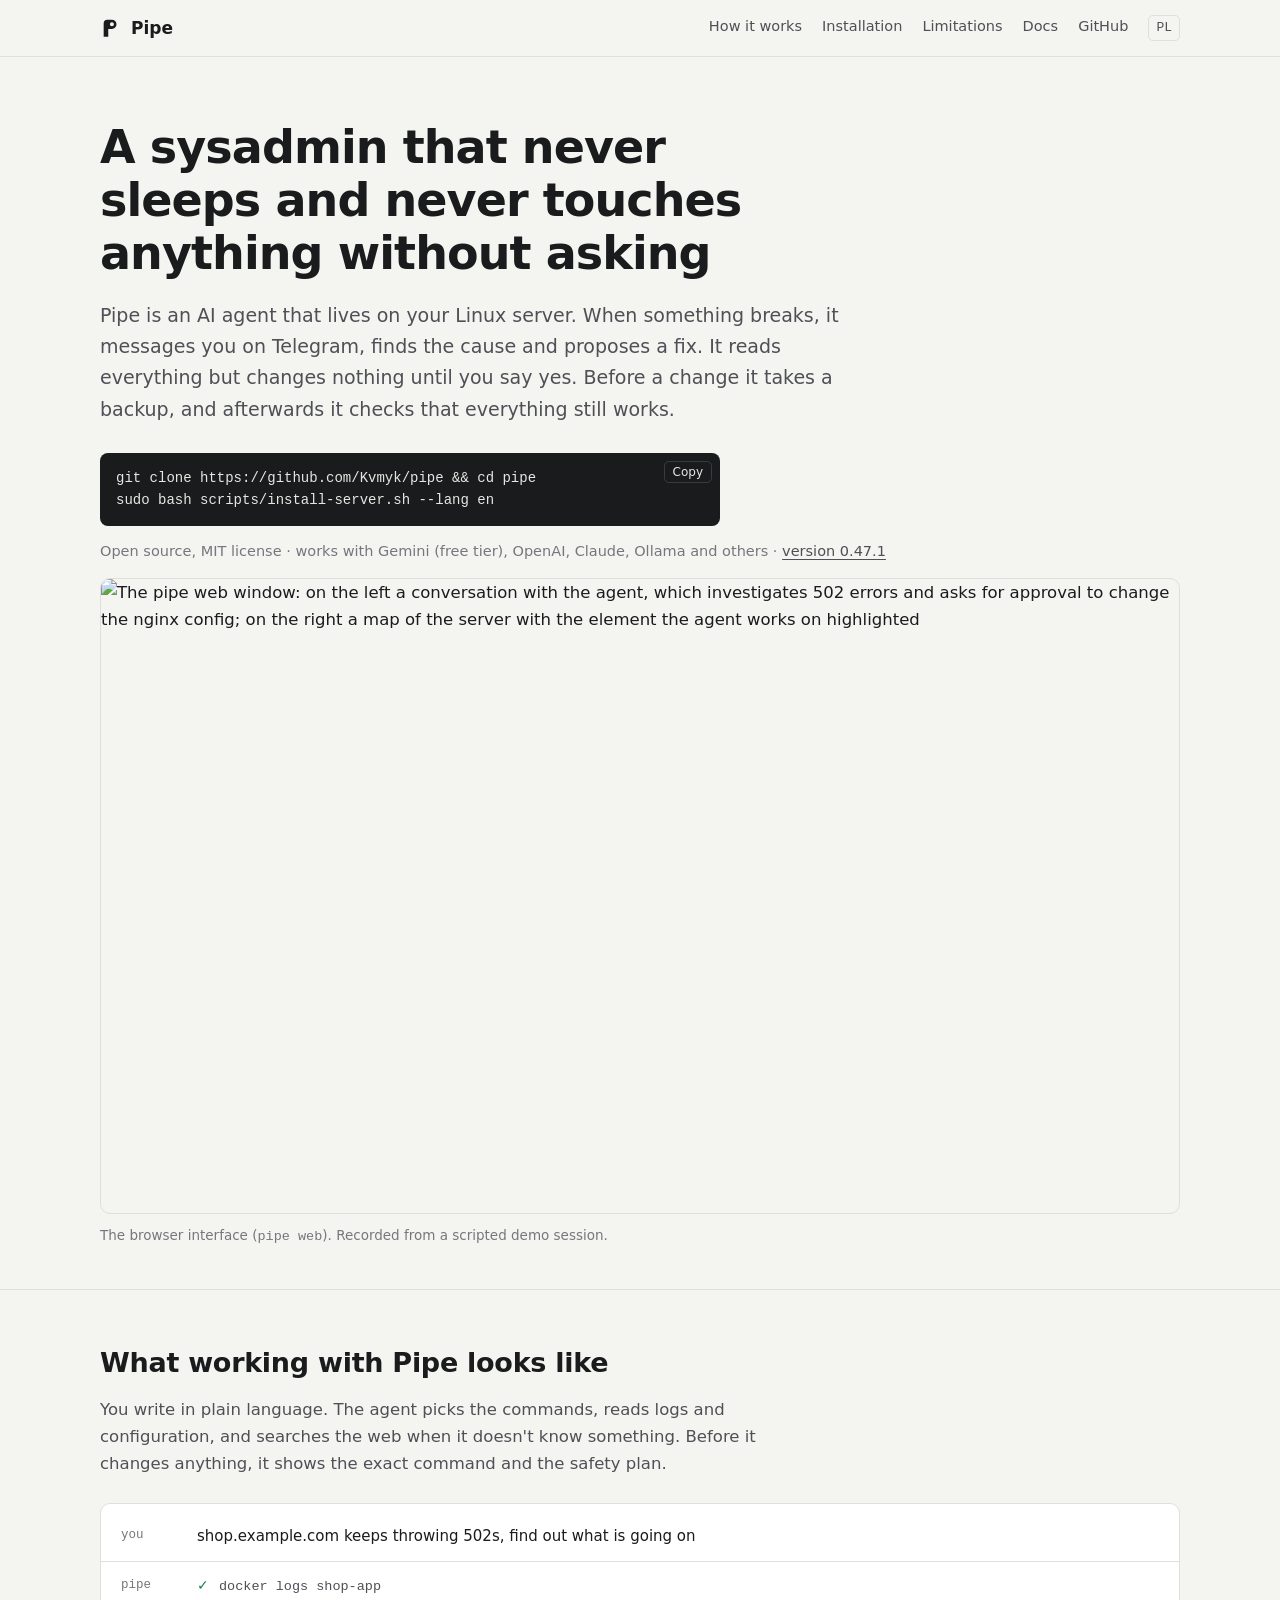
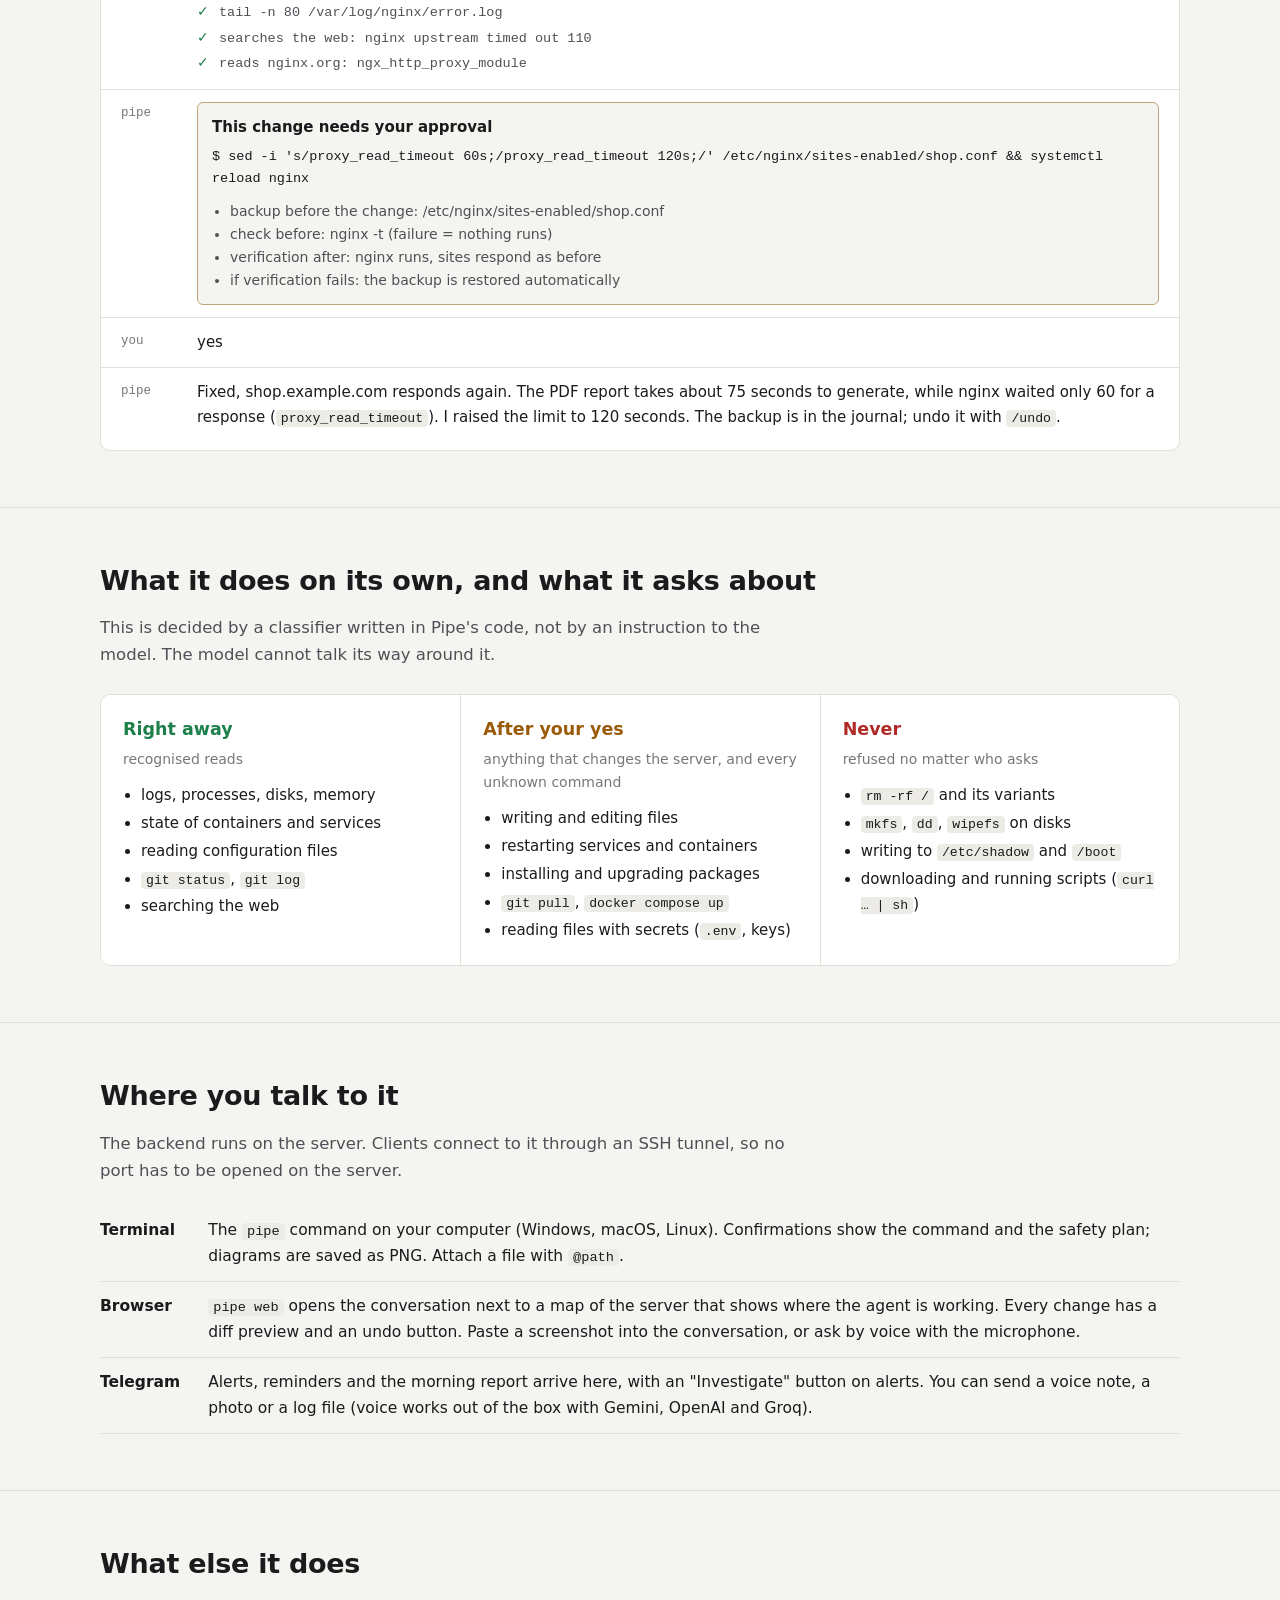
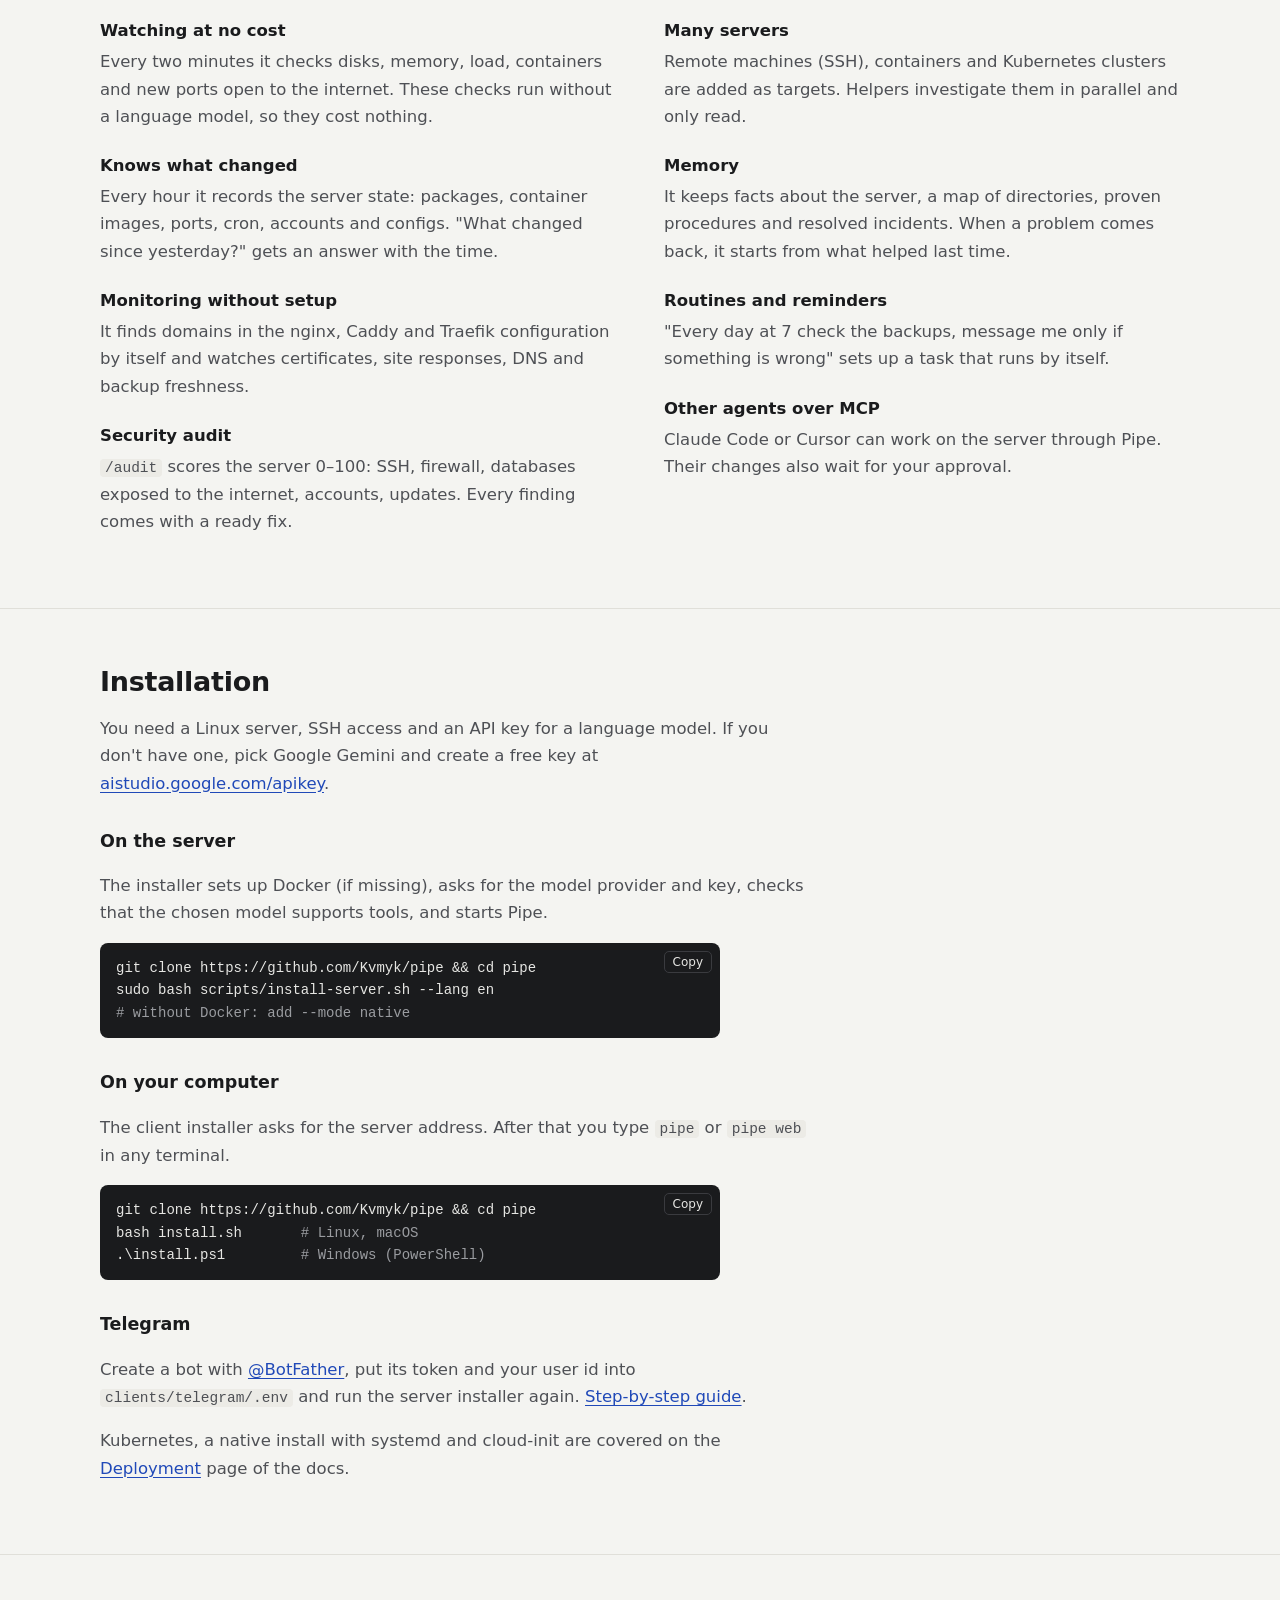
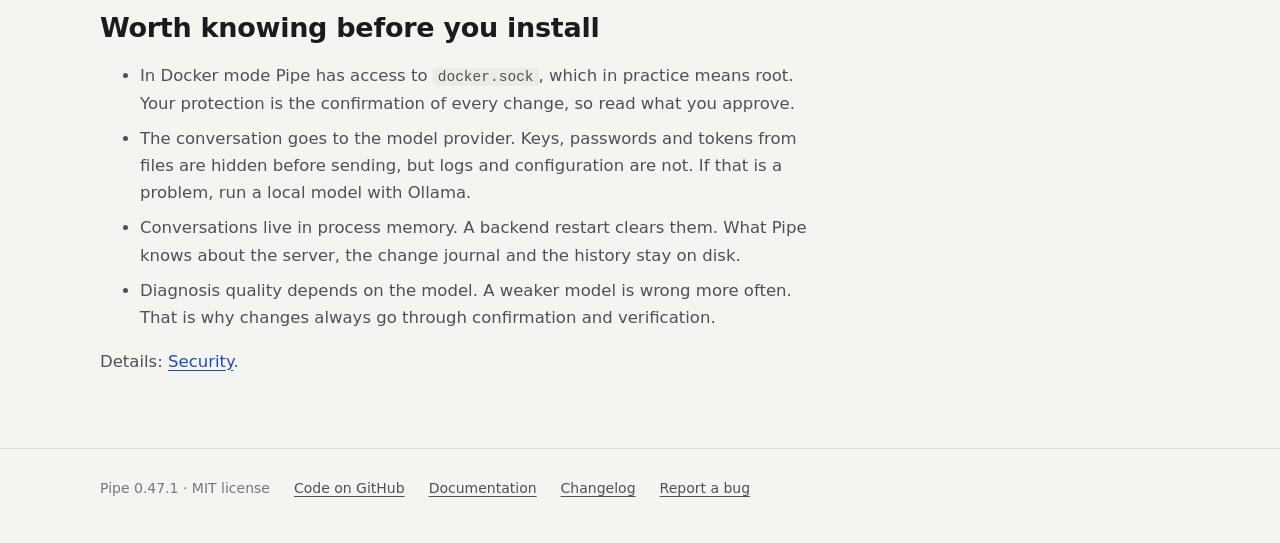
==== commit 76c79f66: "fix: /aktualizuj w menu Telegrama w kazdym widoku (v0.47.1) Komenda byla na liscie komend techniczny" ====
--- a/site/en/index.html
+++ b/site/en/index.html
@@ -46,7 +46,7 @@
     <pre class="cmd"><code>git clone https://github.com/Kvmyk/pipe &amp;&amp; cd pipe
 sudo bash scripts/install-server.sh --lang en</code></pre>
     <p class="meta">Open source, MIT license · works with Gemini (free tier), OpenAI, Claude, Ollama and others ·
-      <a href="https://github.com/Kvmyk/pipe/blob/main/docs/changelog.md">version 0.47.0</a></p>
+      <a href="https://github.com/Kvmyk/pipe/blob/main/docs/changelog.md">version 0.47.1</a></p>
 
     <figure class="shot">
       <img src="../assets/demo-en.gif" width="1100" height="647" alt="The pipe web window: on the left a conversation with the agent, which investigates 502 errors and asks for approval to change the nginx config; on the right a map of the server with the element the agent works on highlighted">
@@ -247,7 +247,7 @@
 
 <footer>
   <div class="wrap">
-    <span>Pipe 0.47.0 · MIT license</span>
+    <span>Pipe 0.47.1 · MIT license</span>
     <a href="https://github.com/Kvmyk/pipe">Code on GitHub</a>
     <a href="docs/">Documentation</a>
     <a href="https://github.com/Kvmyk/pipe/blob/main/docs/changelog.md">Changelog</a>
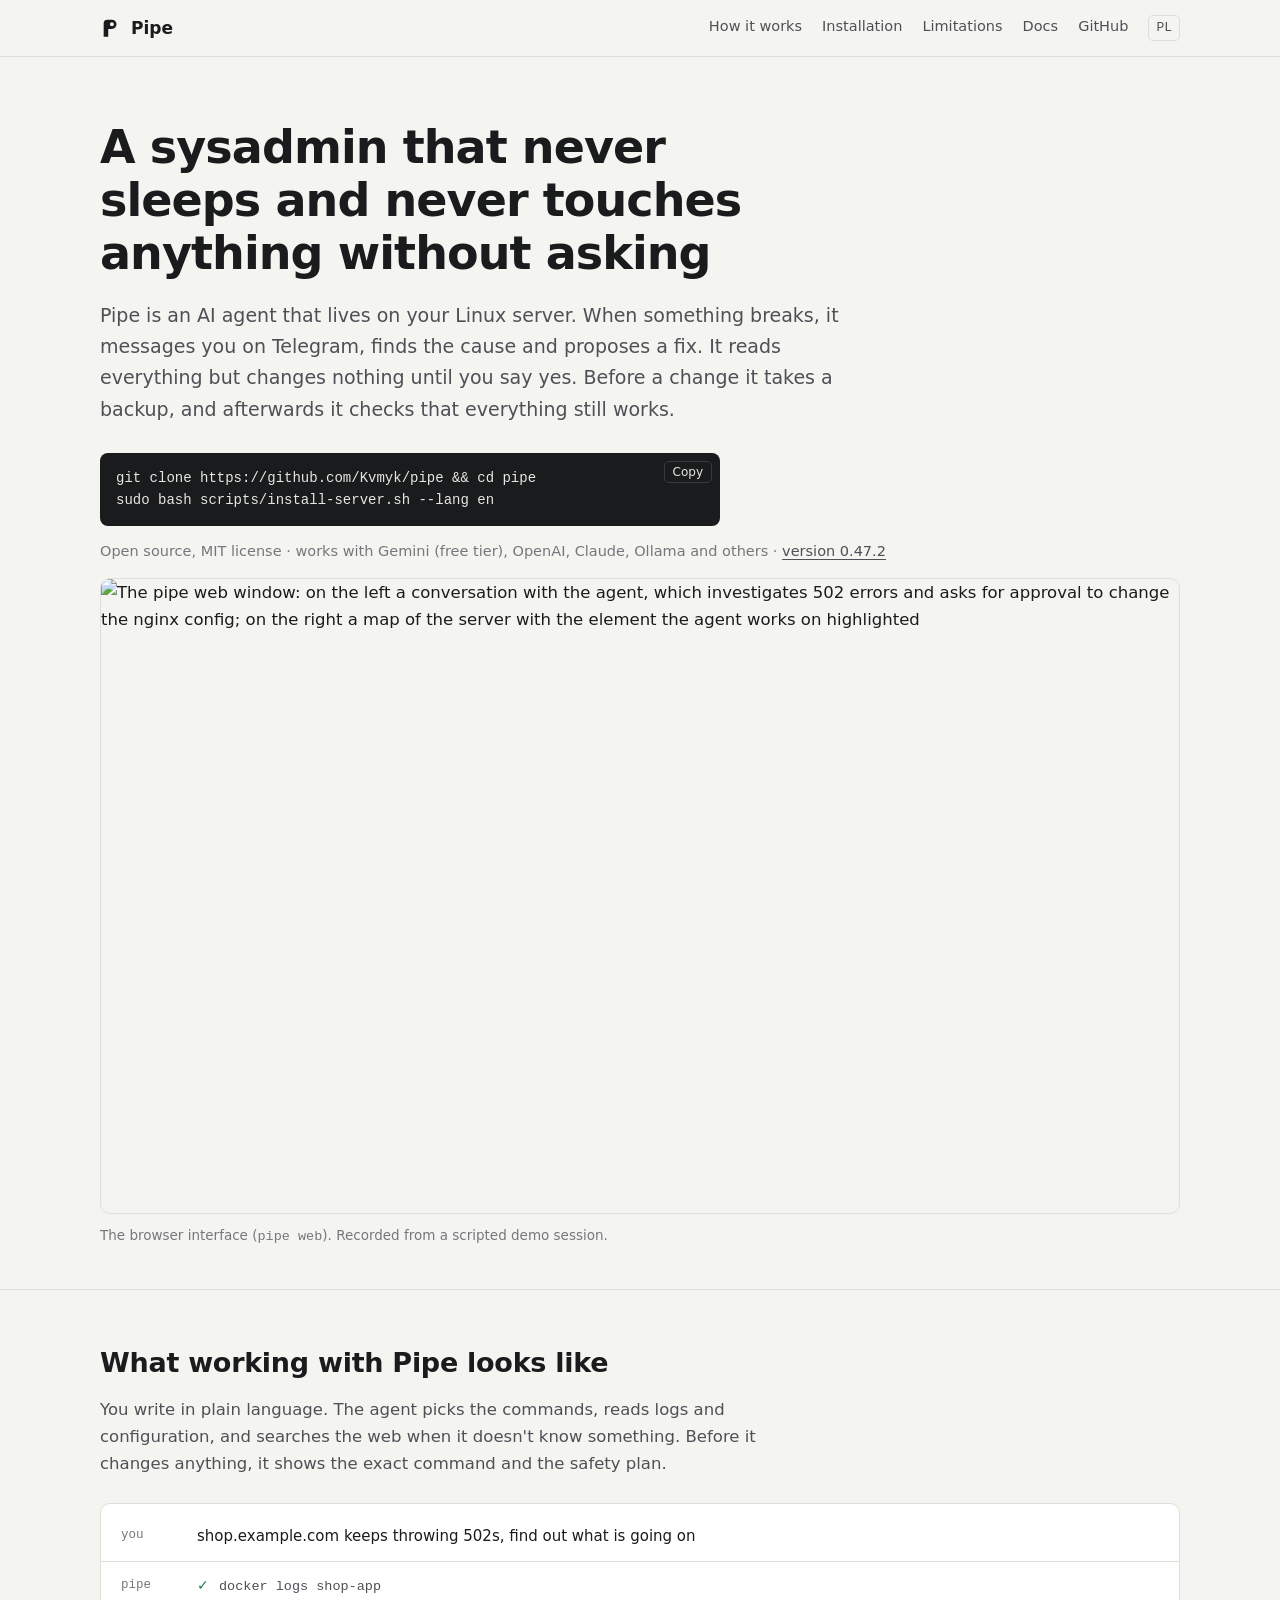
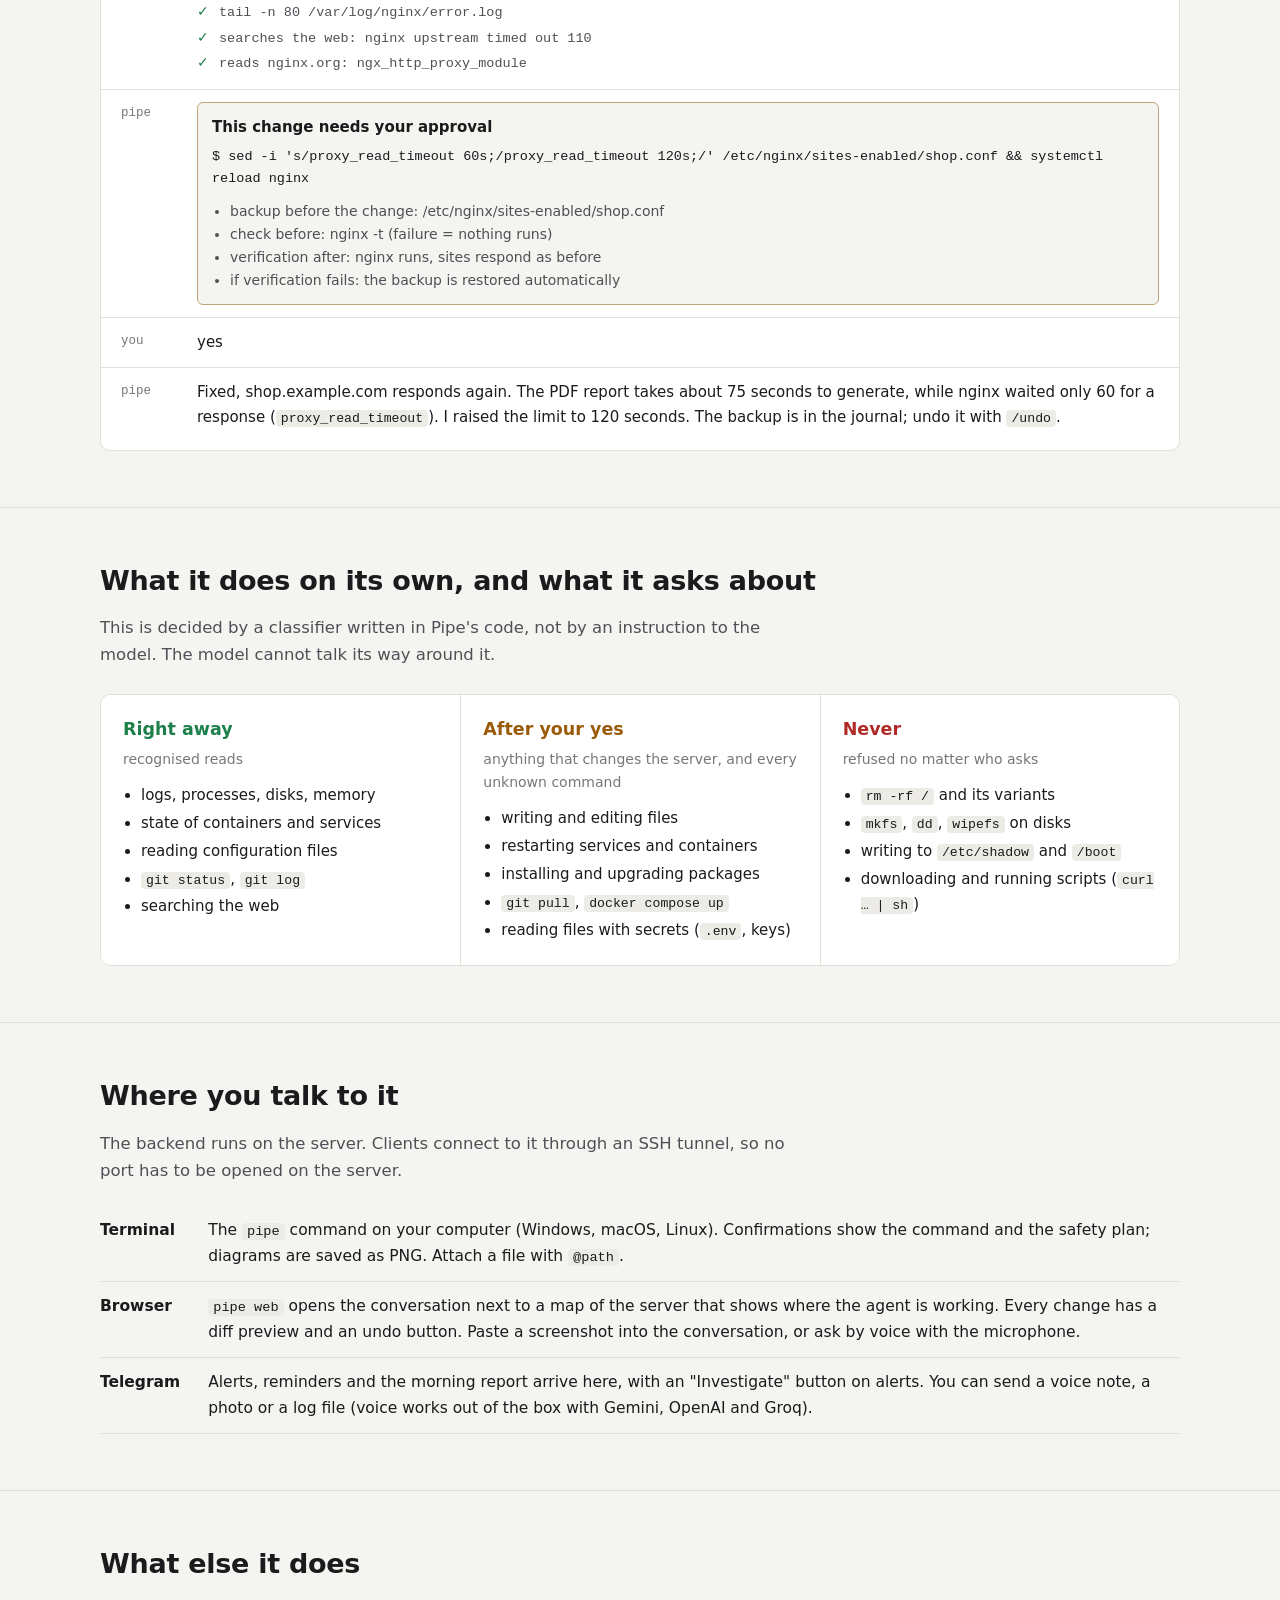
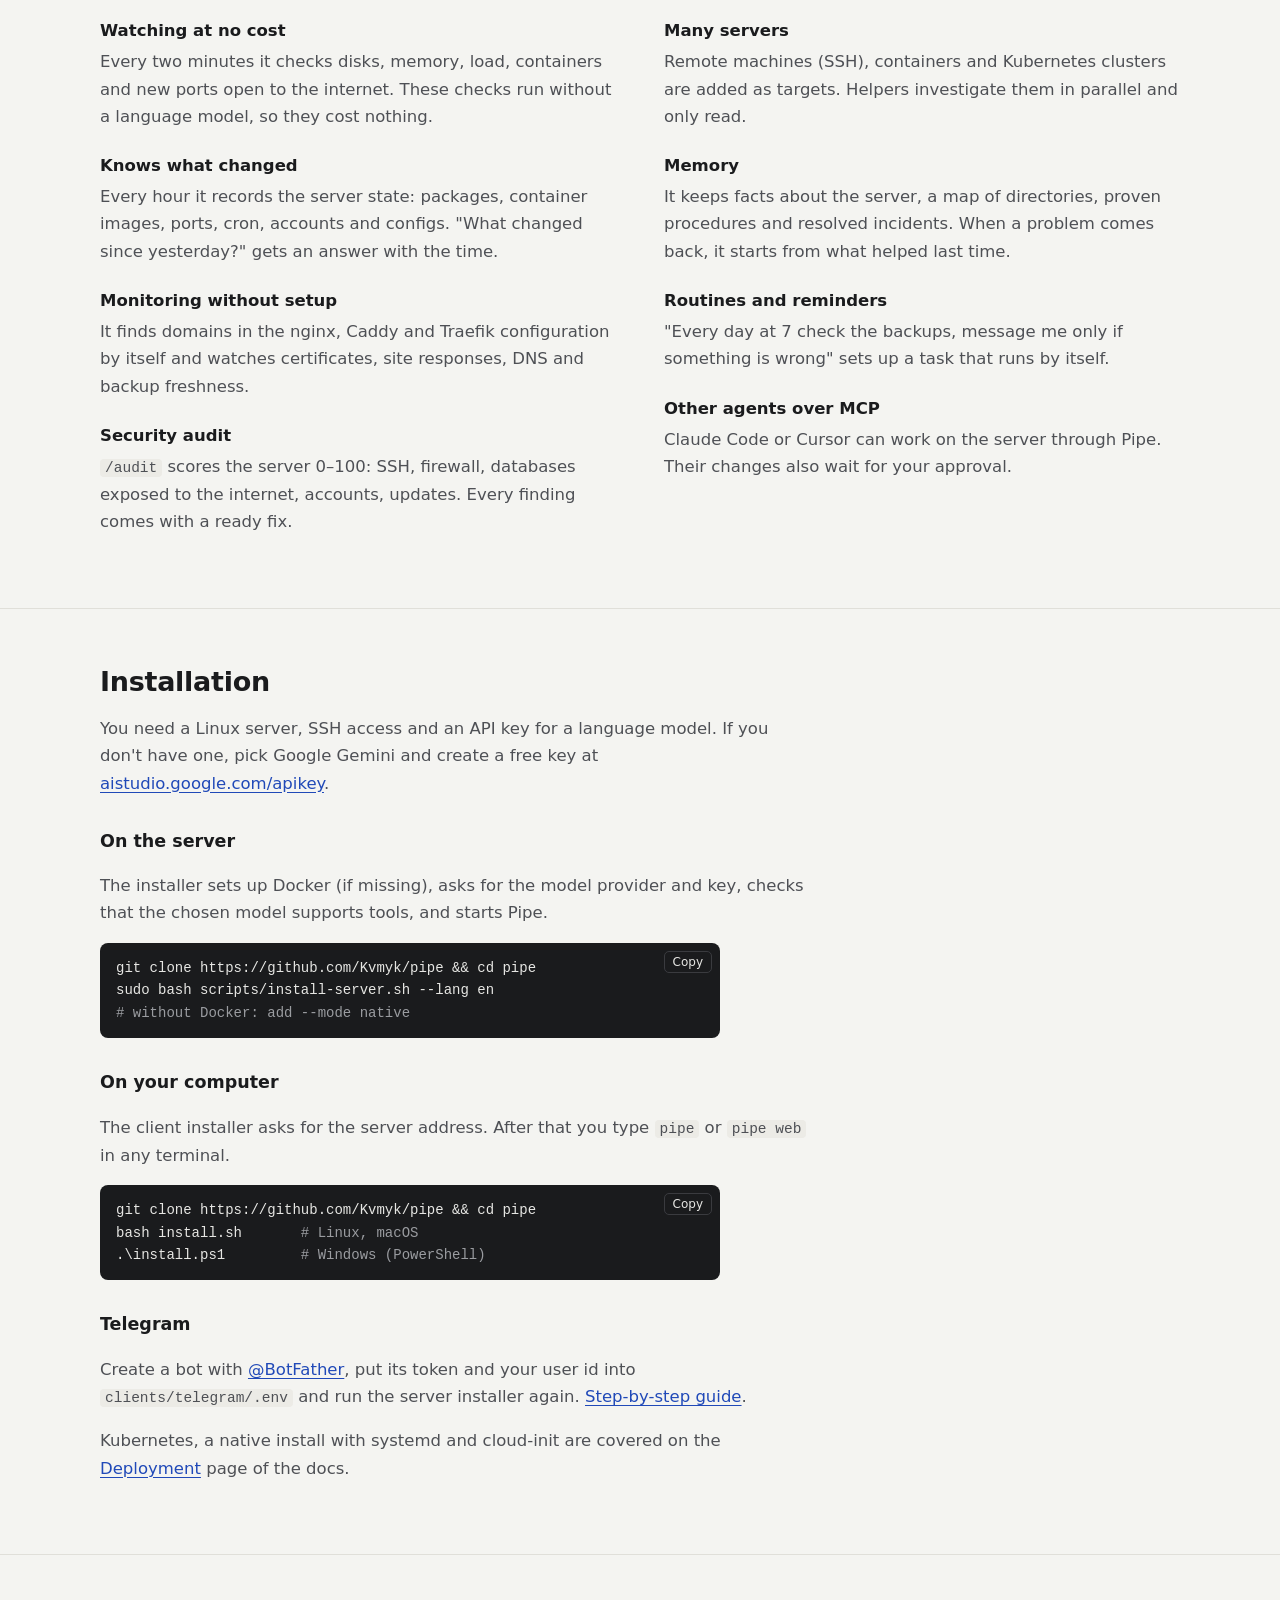
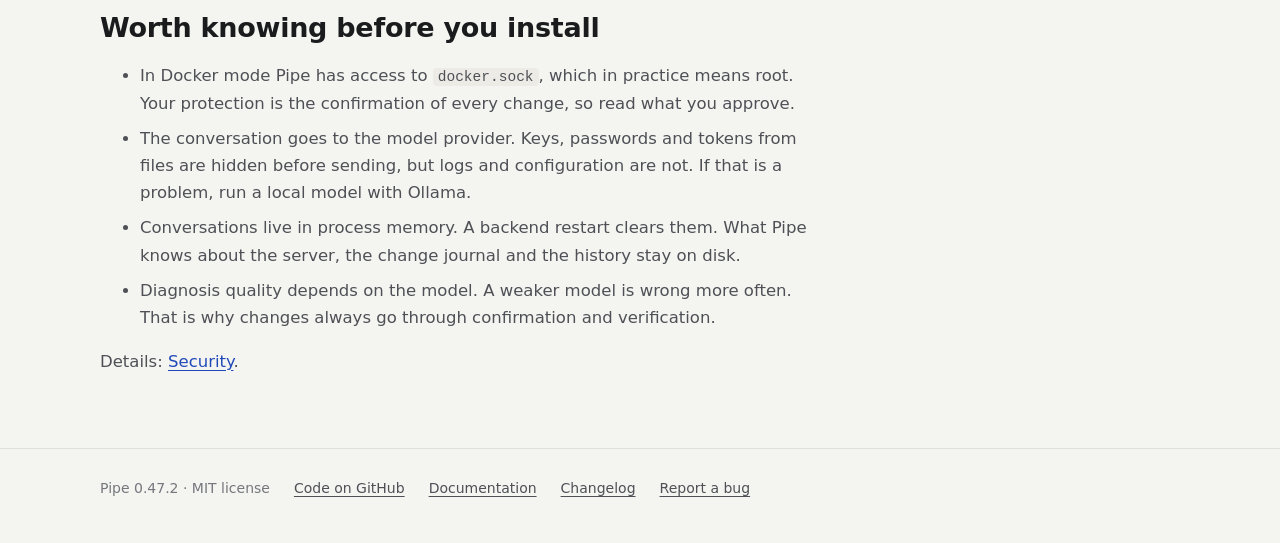
==== commit 2e99befa: "fix: ikona Pipe na ekranie glownym telefonu dla strony /web (v0.47.2) Strona miala tylko ikone SVG, " ====
--- a/site/en/index.html
+++ b/site/en/index.html
@@ -46,7 +46,7 @@
     <pre class="cmd"><code>git clone https://github.com/Kvmyk/pipe &amp;&amp; cd pipe
 sudo bash scripts/install-server.sh --lang en</code></pre>
     <p class="meta">Open source, MIT license · works with Gemini (free tier), OpenAI, Claude, Ollama and others ·
-      <a href="https://github.com/Kvmyk/pipe/blob/main/docs/changelog.md">version 0.47.1</a></p>
+      <a href="https://github.com/Kvmyk/pipe/blob/main/docs/changelog.md">version 0.47.2</a></p>
 
     <figure class="shot">
       <img src="../assets/demo-en.gif" width="1100" height="647" alt="The pipe web window: on the left a conversation with the agent, which investigates 502 errors and asks for approval to change the nginx config; on the right a map of the server with the element the agent works on highlighted">
@@ -247,7 +247,7 @@
 
 <footer>
   <div class="wrap">
-    <span>Pipe 0.47.1 · MIT license</span>
+    <span>Pipe 0.47.2 · MIT license</span>
     <a href="https://github.com/Kvmyk/pipe">Code on GitHub</a>
     <a href="docs/">Documentation</a>
     <a href="https://github.com/Kvmyk/pipe/blob/main/docs/changelog.md">Changelog</a>
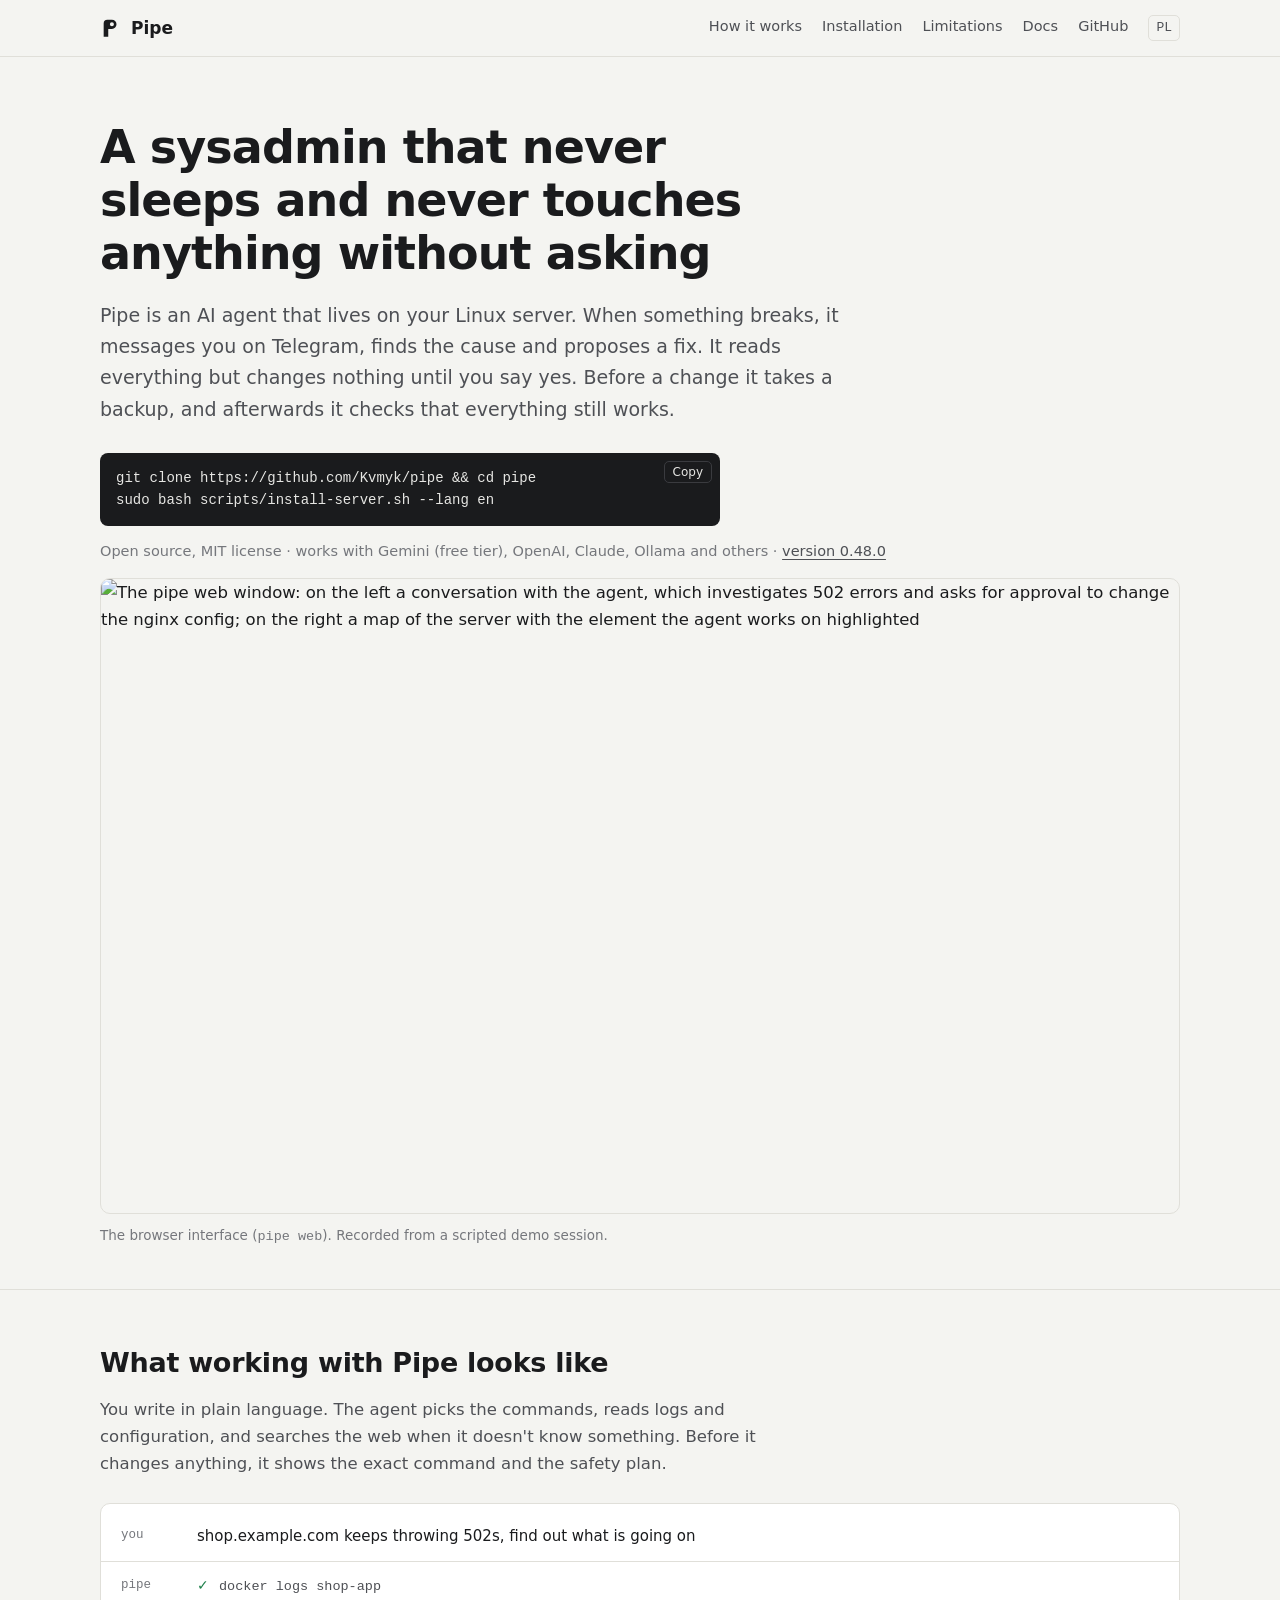
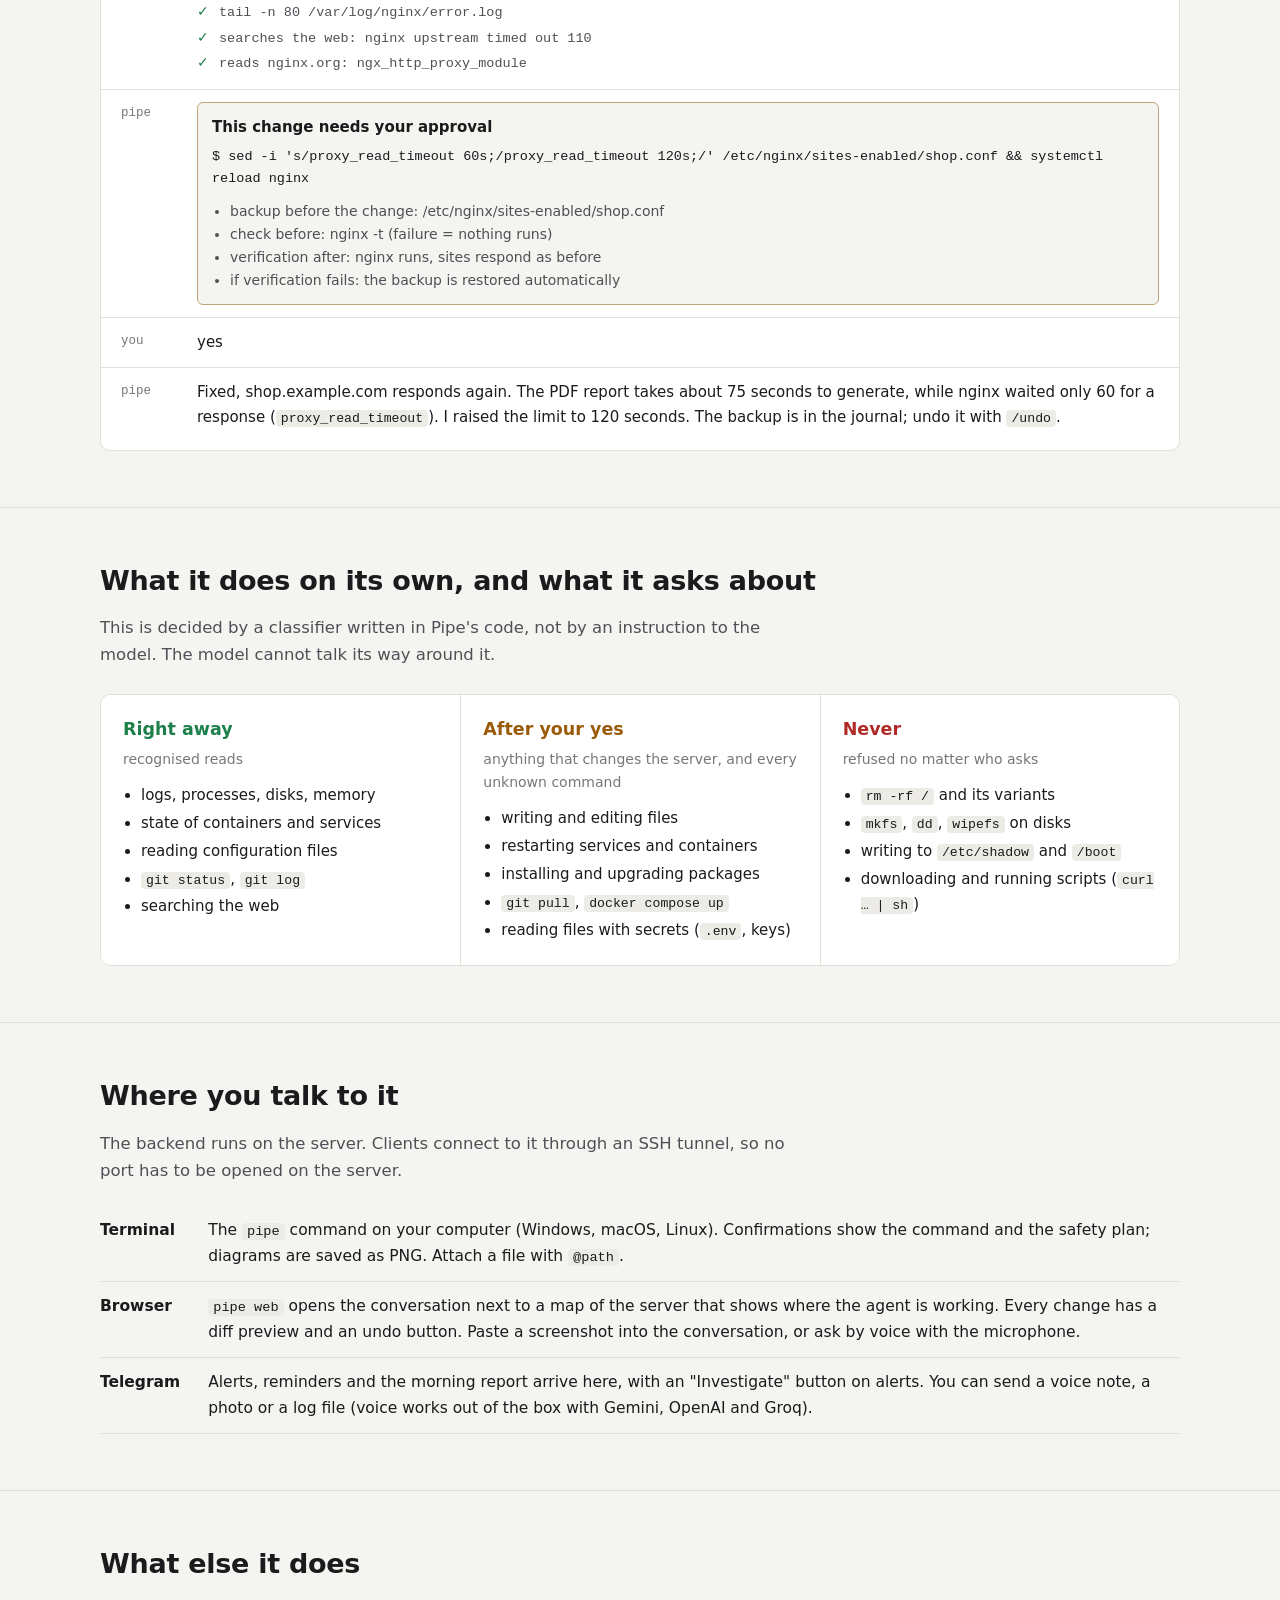
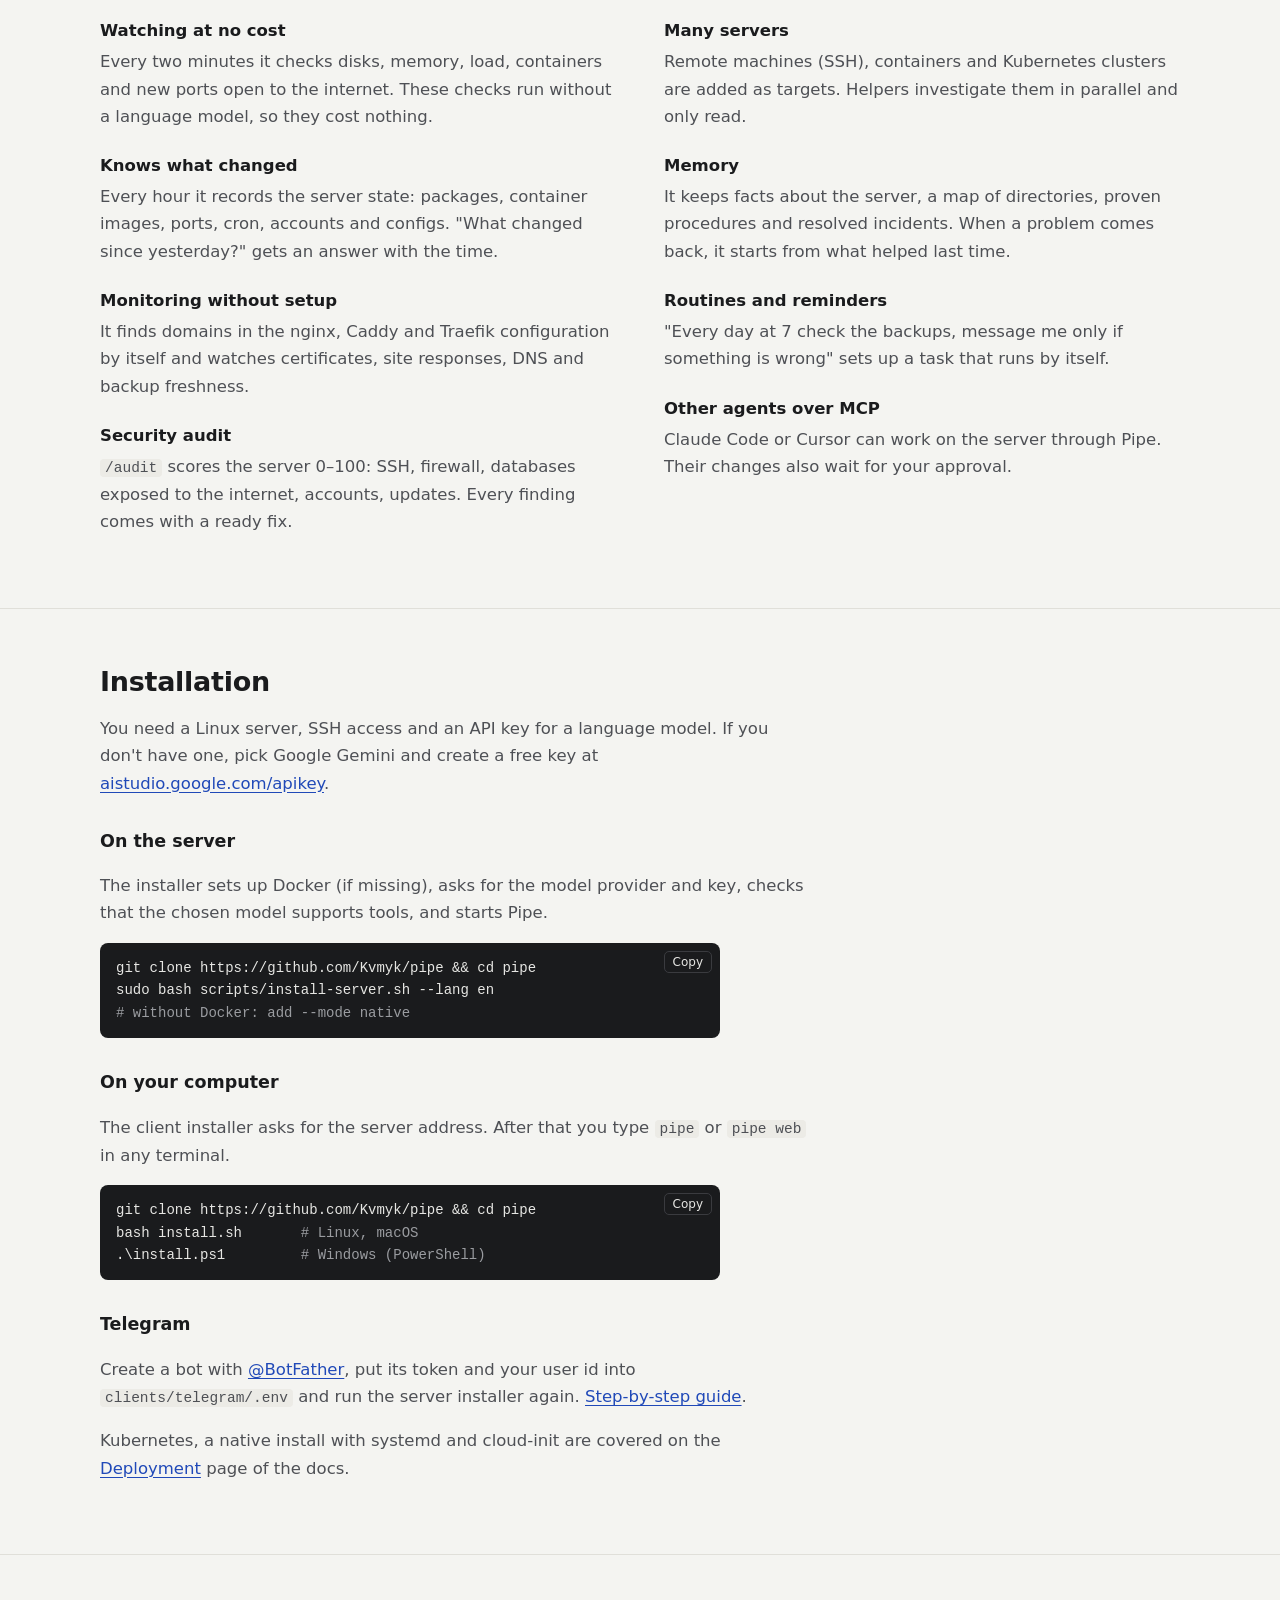
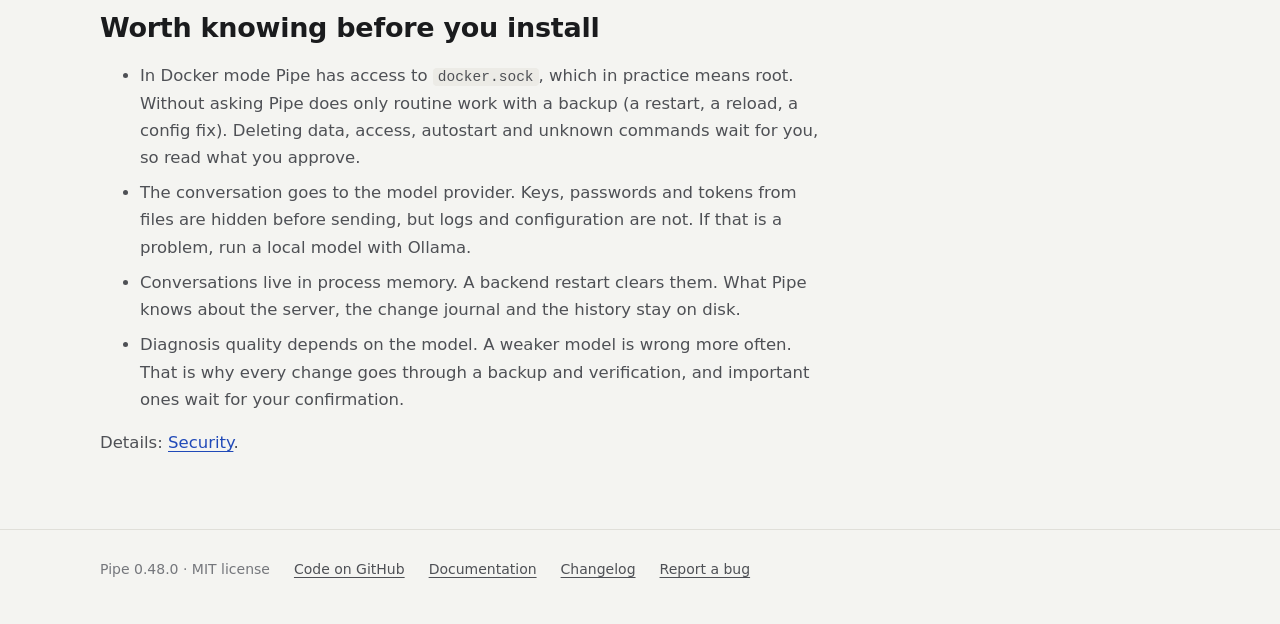
==== commit 9822b1a2: "feat: Pipe robi rutyne sam i pokazuje wynik komend w kazdym kliencie (v0.48.0) Rutynowe zmiany (rest" ====
--- a/site/en/index.html
+++ b/site/en/index.html
@@ -46,7 +46,7 @@
     <pre class="cmd"><code>git clone https://github.com/Kvmyk/pipe &amp;&amp; cd pipe
 sudo bash scripts/install-server.sh --lang en</code></pre>
     <p class="meta">Open source, MIT license · works with Gemini (free tier), OpenAI, Claude, Ollama and others ·
-      <a href="https://github.com/Kvmyk/pipe/blob/main/docs/changelog.md">version 0.47.2</a></p>
+      <a href="https://github.com/Kvmyk/pipe/blob/main/docs/changelog.md">version 0.48.0</a></p>
 
     <figure class="shot">
       <img src="../assets/demo-en.gif" width="1100" height="647" alt="The pipe web window: on the left a conversation with the agent, which investigates 502 errors and asks for approval to change the nginx config; on the right a map of the server with the element the agent works on highlighted">
@@ -231,13 +231,14 @@
         <h2>Worth knowing before you install</h2>
         <ul class="limits">
           <li>In Docker mode Pipe has access to <code>docker.sock</code>, which in practice means root.
-            Your protection is the confirmation of every change, so read what you approve.</li>
+            Without asking Pipe does only routine work with a backup (a restart, a reload, a config fix). Deleting
+            data, access, autostart and unknown commands wait for you, so read what you approve.</li>
           <li>The conversation goes to the model provider. Keys, passwords and tokens from files are
             hidden before sending, but logs and configuration are not. If that is a problem, run a local model with Ollama.</li>
           <li>Conversations live in process memory. A backend restart clears them. What Pipe knows about the
             server, the change journal and the history stay on disk.</li>
-          <li>Diagnosis quality depends on the model. A weaker model is wrong more often. That is why
-            changes always go through confirmation and verification.</li>
+          <li>Diagnosis quality depends on the model. A weaker model is wrong more often. That is why every
+            change goes through a backup and verification, and important ones wait for your confirmation.</li>
         </ul>
         <p>Details: <a href="docs/security.html">Security</a>.</p>
       </div>
@@ -247,7 +248,7 @@
 
 <footer>
   <div class="wrap">
-    <span>Pipe 0.47.2 · MIT license</span>
+    <span>Pipe 0.48.0 · MIT license</span>
     <a href="https://github.com/Kvmyk/pipe">Code on GitHub</a>
     <a href="docs/">Documentation</a>
     <a href="https://github.com/Kvmyk/pipe/blob/main/docs/changelog.md">Changelog</a>
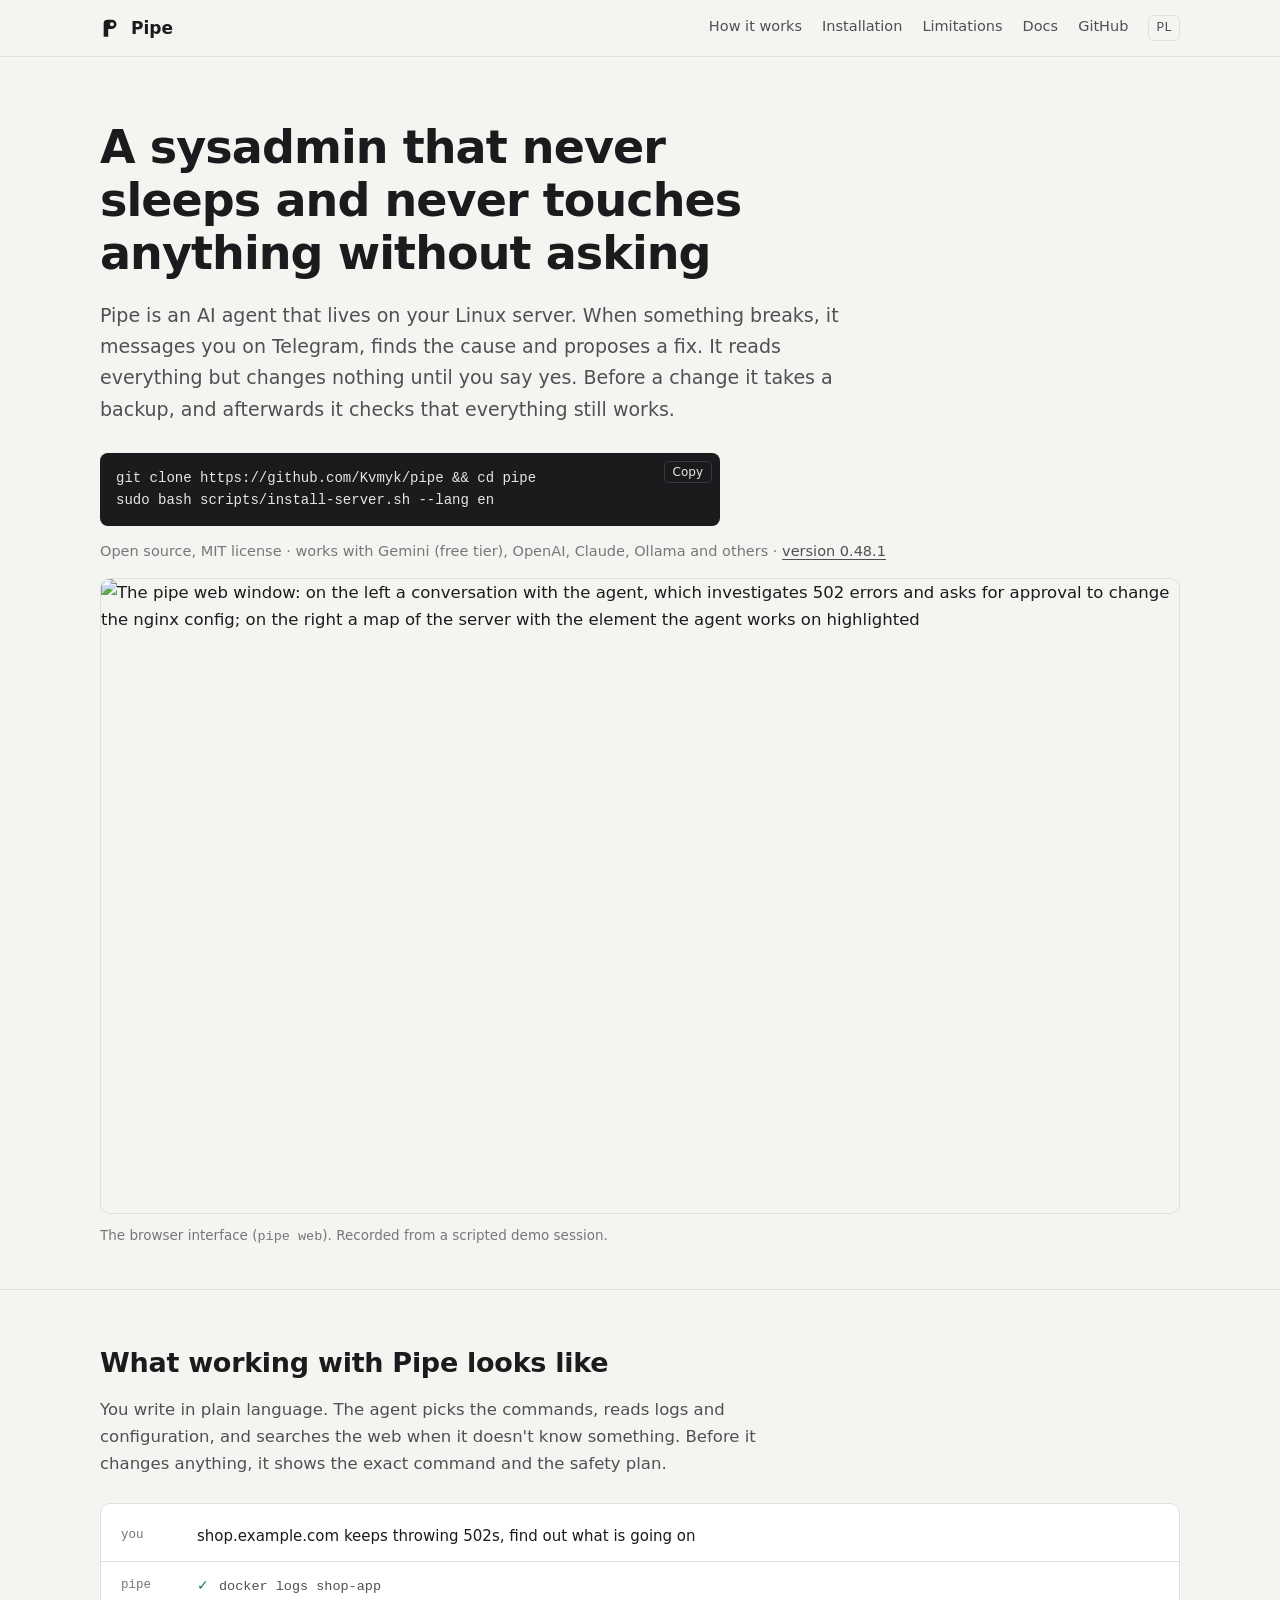
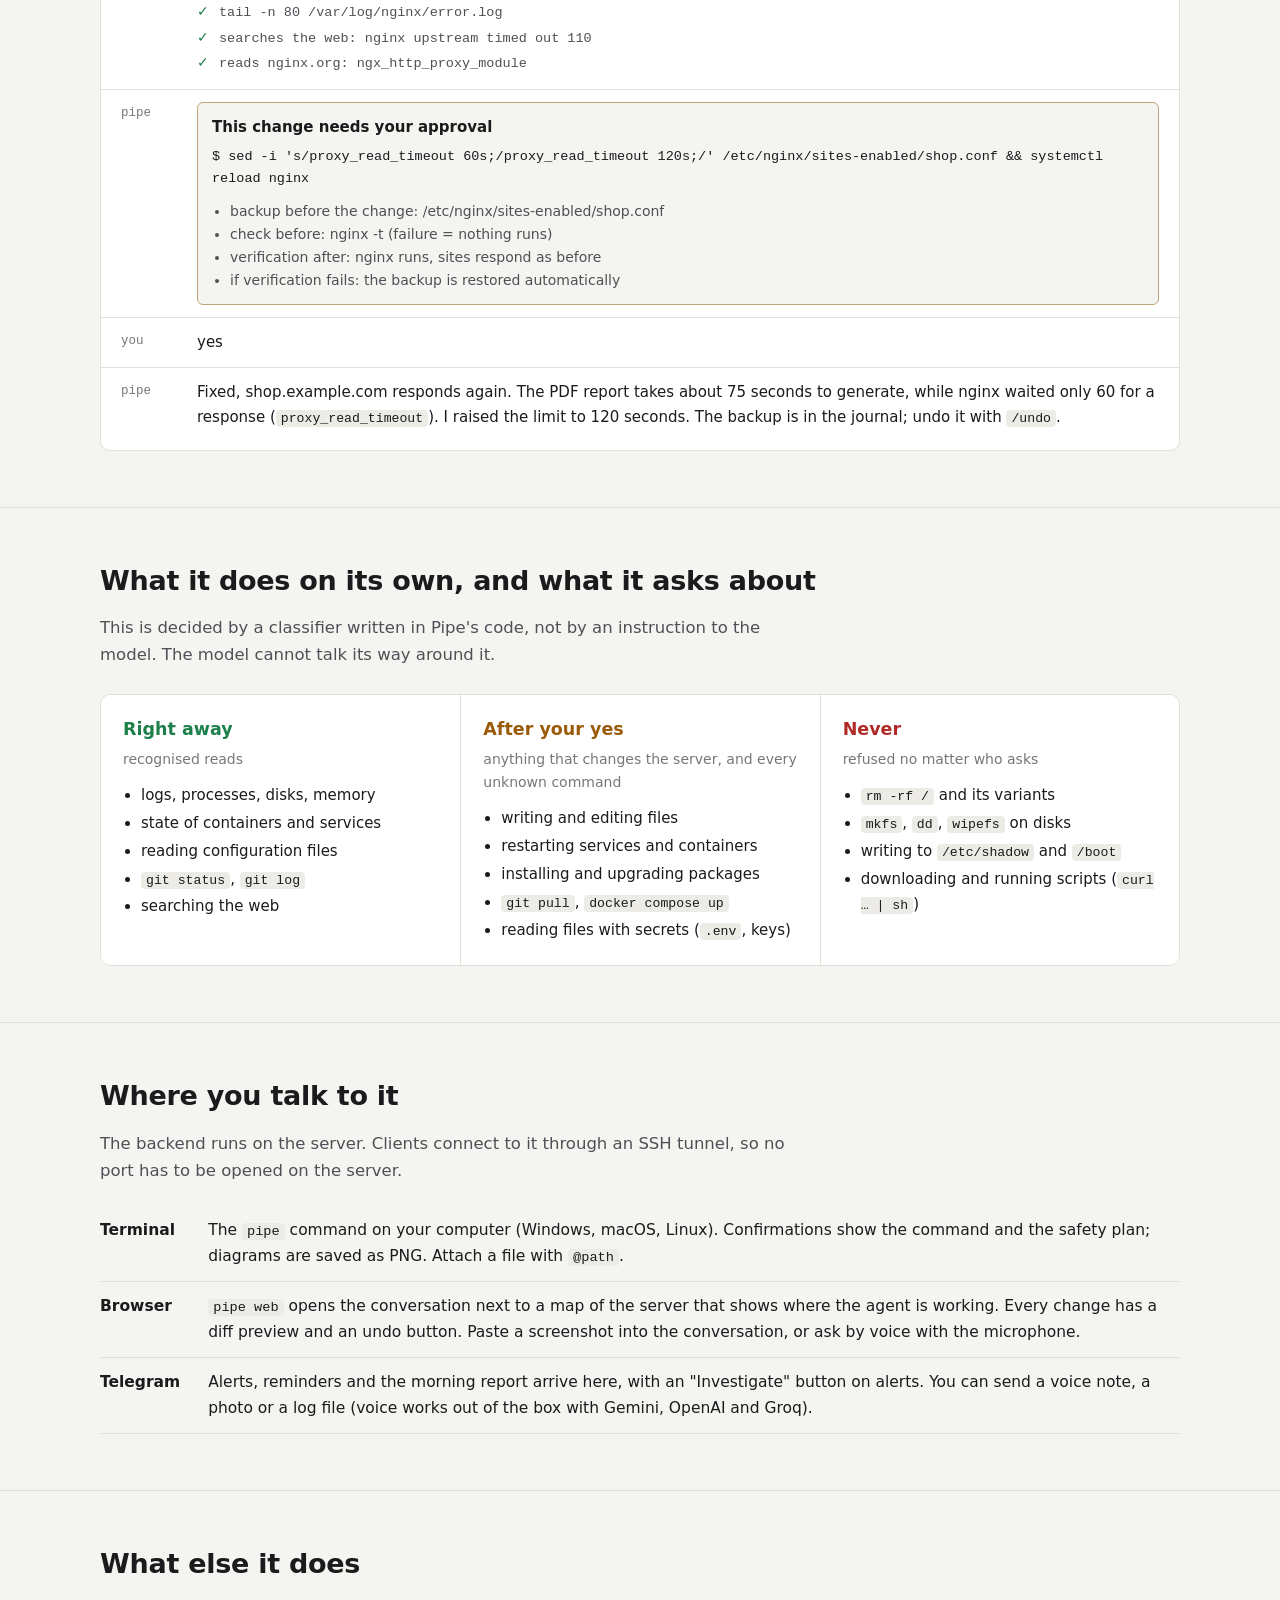
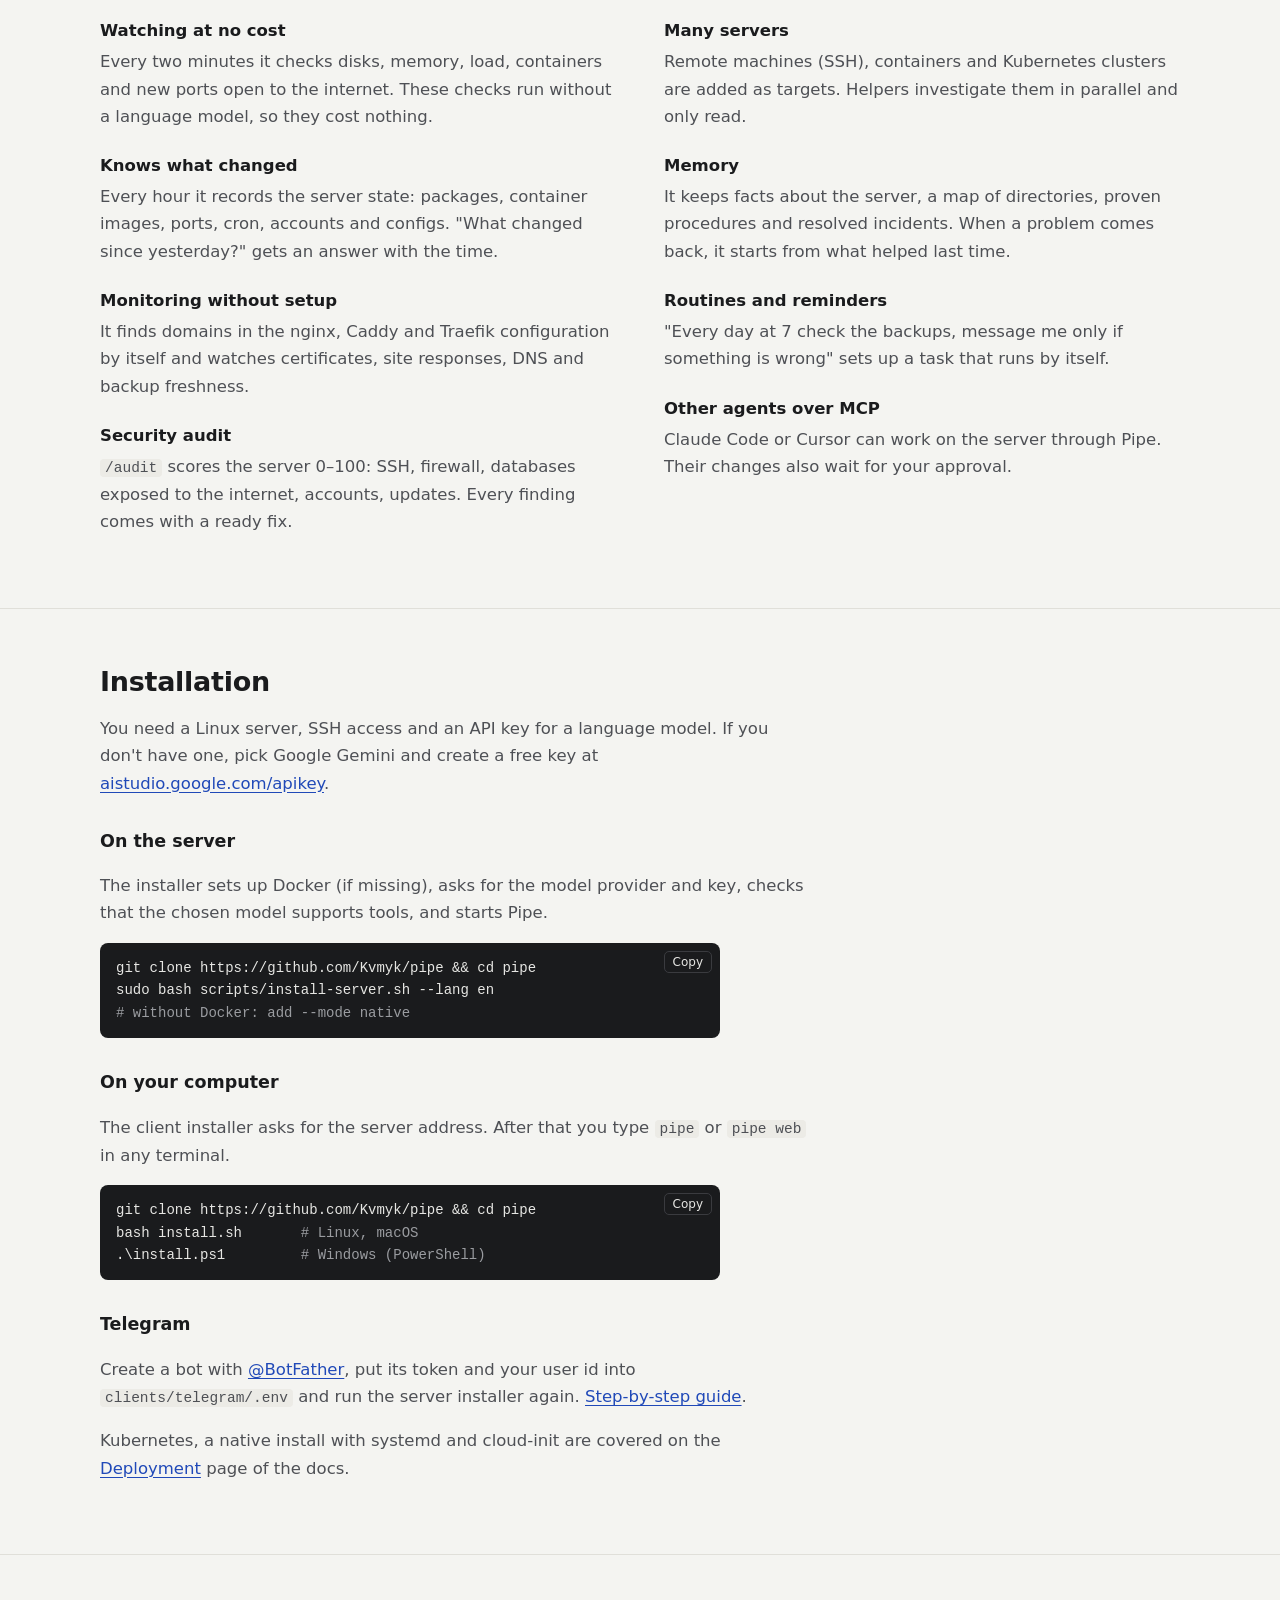
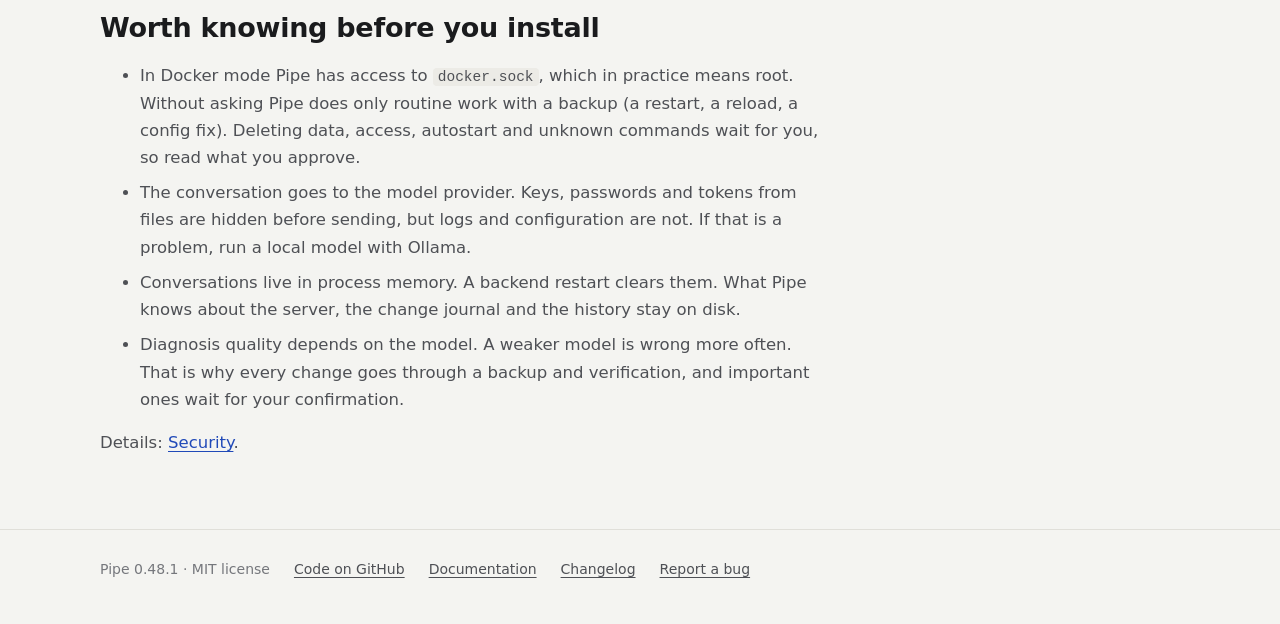
==== commit 221851df: "feat: zwijany pulpit w pipe web (v0.48.1) Zasoby, skrzynka Od Pipe, projekty i pojedyncze wiadomosci" ====
--- a/site/en/index.html
+++ b/site/en/index.html
@@ -46,7 +46,7 @@
     <pre class="cmd"><code>git clone https://github.com/Kvmyk/pipe &amp;&amp; cd pipe
 sudo bash scripts/install-server.sh --lang en</code></pre>
     <p class="meta">Open source, MIT license · works with Gemini (free tier), OpenAI, Claude, Ollama and others ·
-      <a href="https://github.com/Kvmyk/pipe/blob/main/docs/changelog.md">version 0.48.0</a></p>
+      <a href="https://github.com/Kvmyk/pipe/blob/main/docs/changelog.md">version 0.48.1</a></p>
 
     <figure class="shot">
       <img src="../assets/demo-en.gif" width="1100" height="647" alt="The pipe web window: on the left a conversation with the agent, which investigates 502 errors and asks for approval to change the nginx config; on the right a map of the server with the element the agent works on highlighted">
@@ -248,7 +248,7 @@
 
 <footer>
   <div class="wrap">
-    <span>Pipe 0.48.0 · MIT license</span>
+    <span>Pipe 0.48.1 · MIT license</span>
     <a href="https://github.com/Kvmyk/pipe">Code on GitHub</a>
     <a href="docs/">Documentation</a>
     <a href="https://github.com/Kvmyk/pipe/blob/main/docs/changelog.md">Changelog</a>
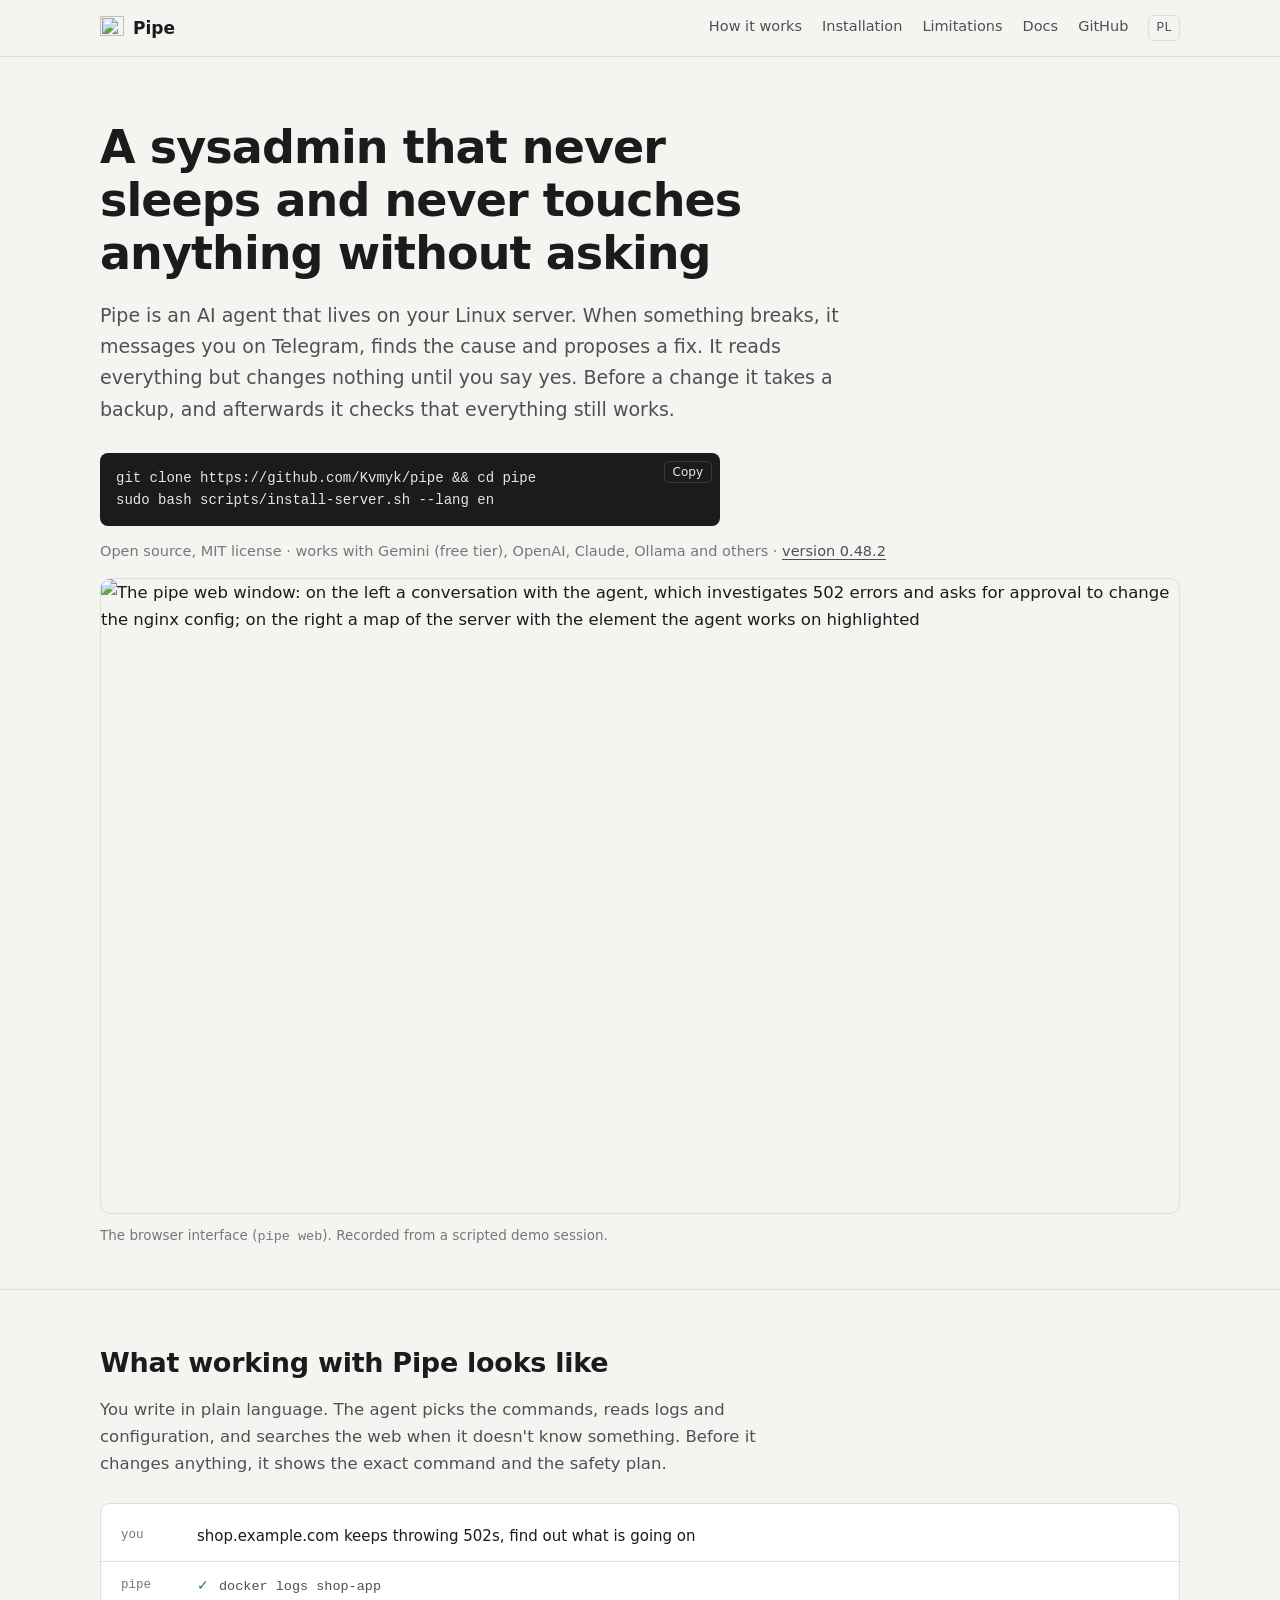
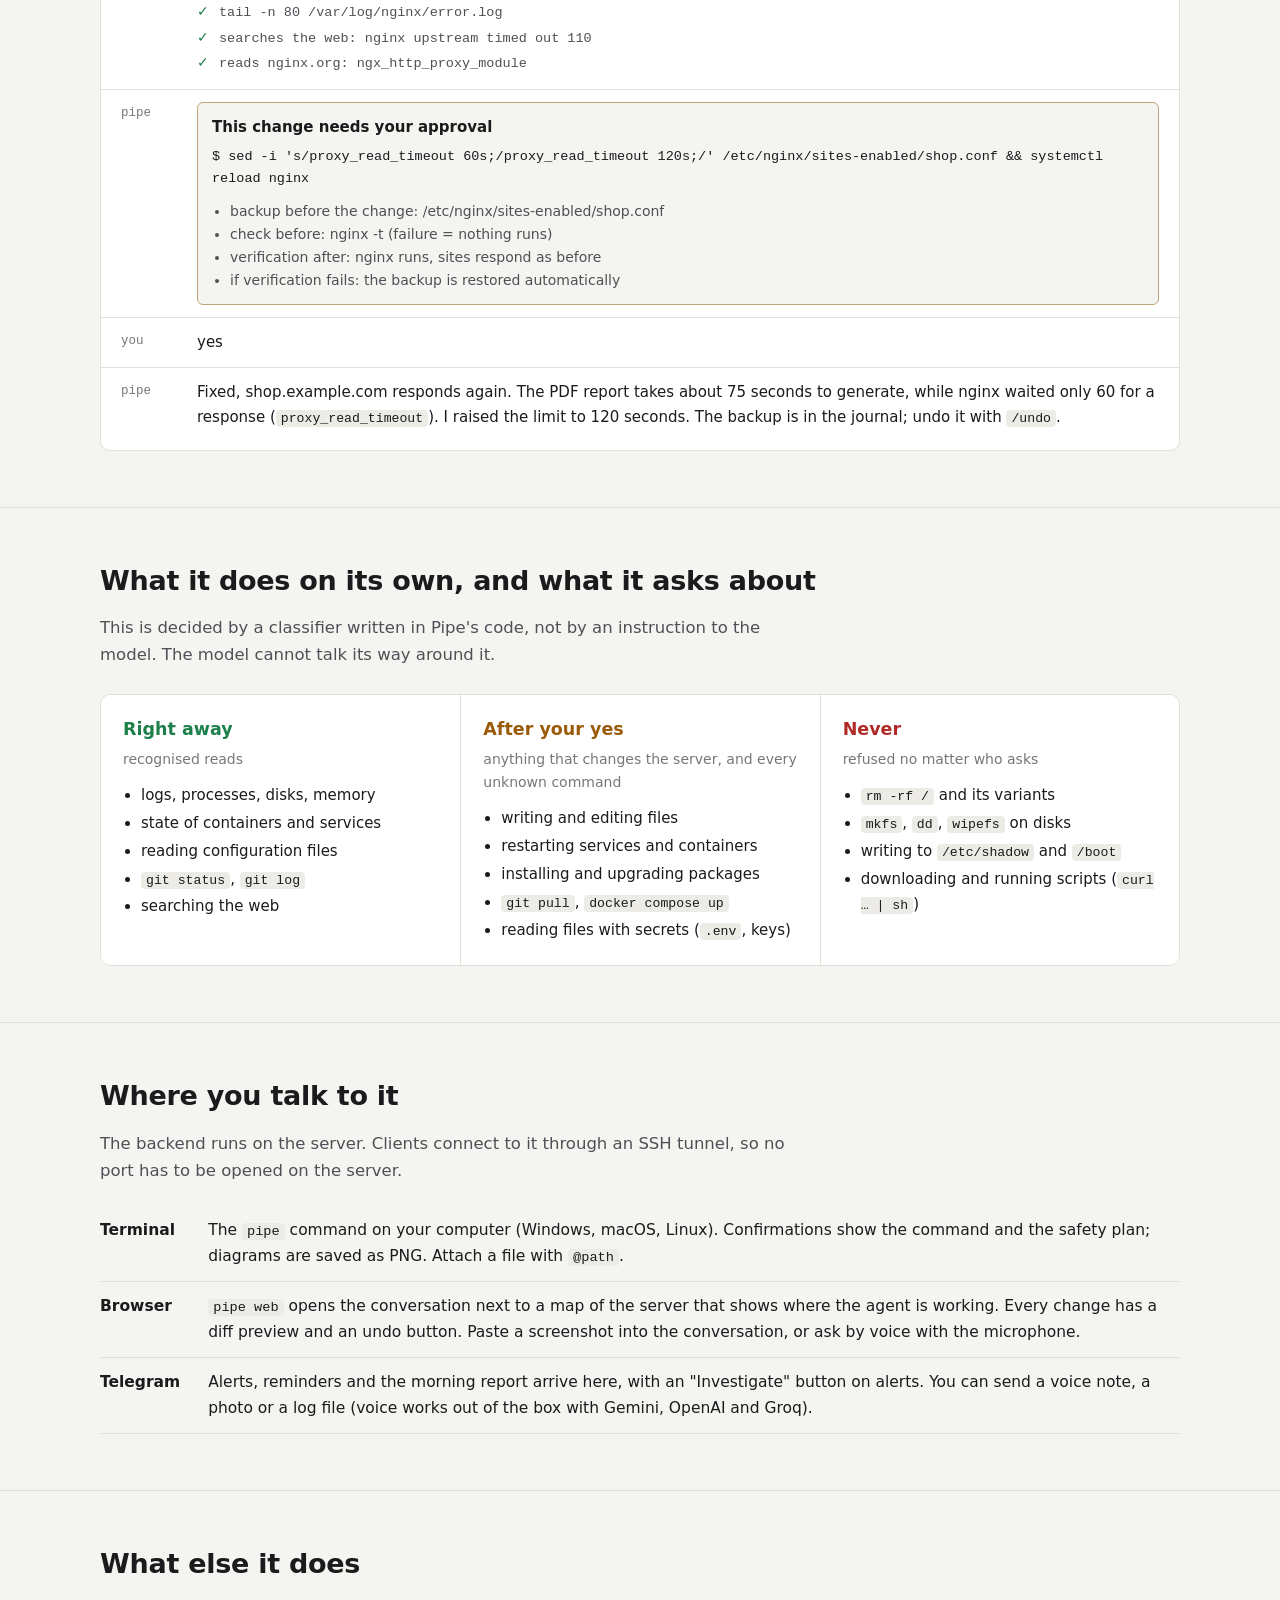
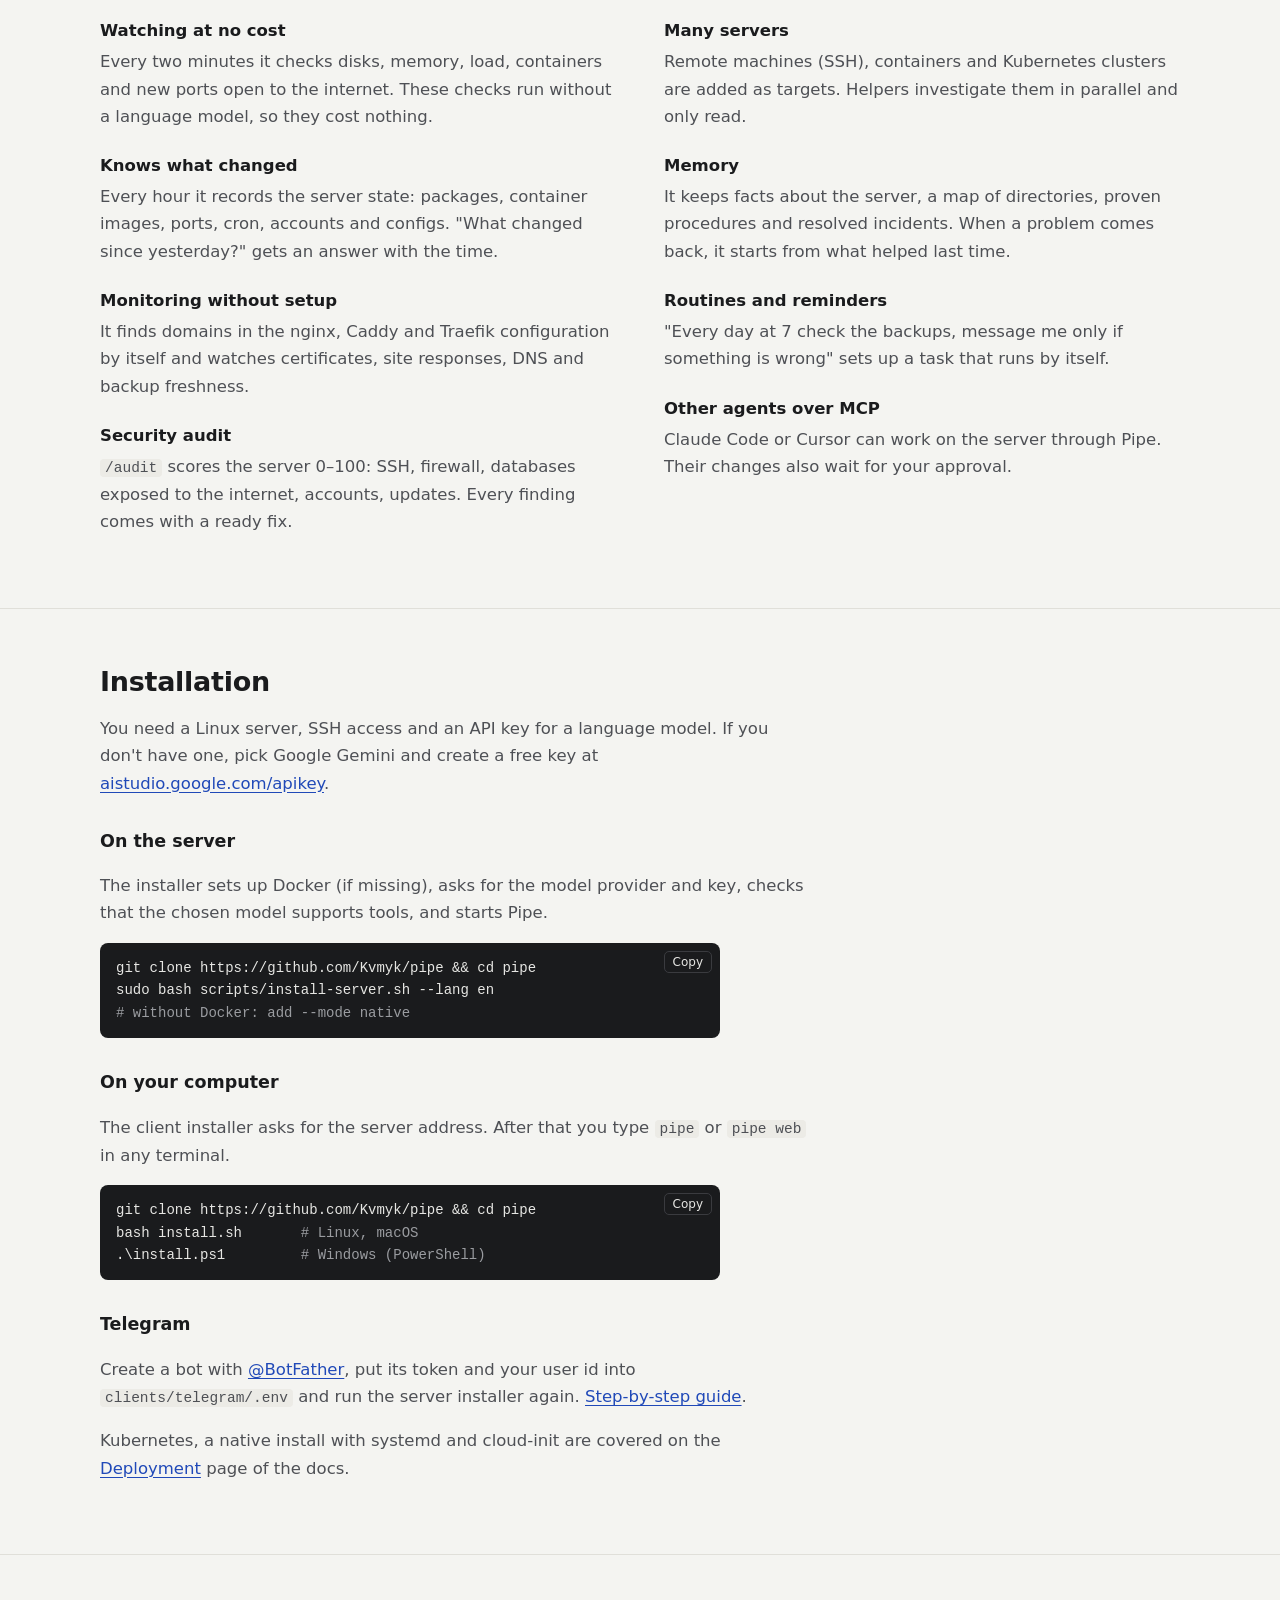
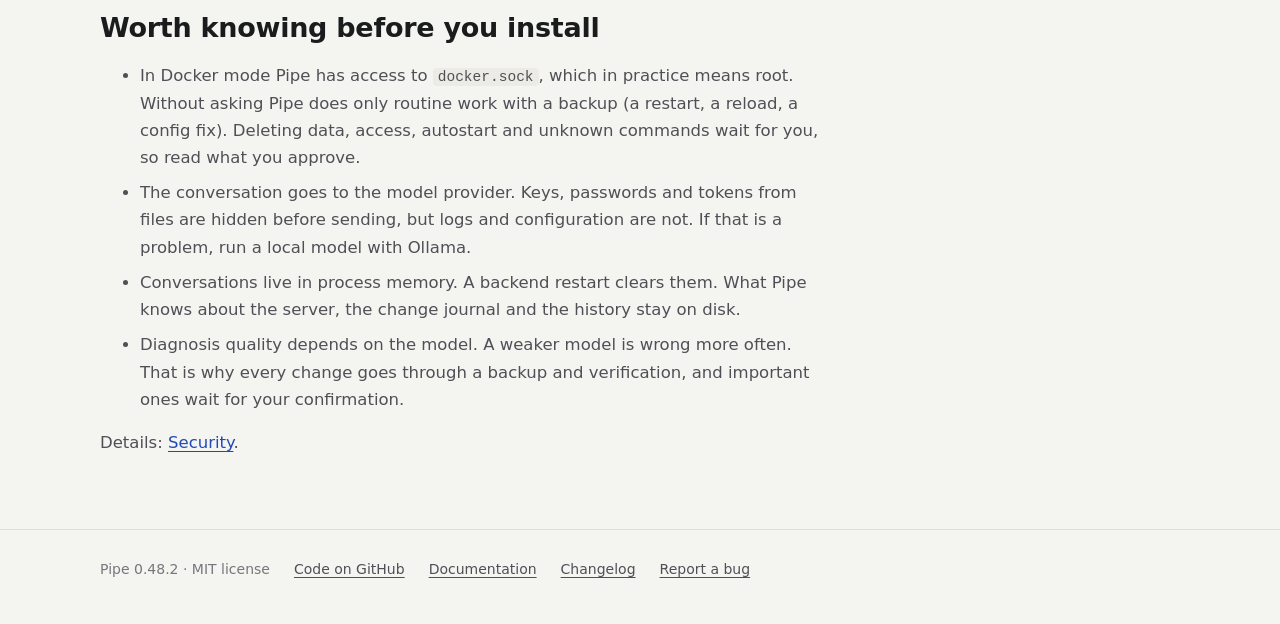
==== commit 30e0fdaf: "fix: jedno logo w pipe web, na stronie i w dokumentacji (v0.48.2) Naglowki mialy wlasna litere P bez" ====
--- a/site/en/index.html
+++ b/site/en/index.html
@@ -23,7 +23,7 @@
 <header class="top">
   <div class="wrap">
     <a class="brand" href="./">
-      <svg viewBox="0 0 24 24" width="22" height="22" aria-hidden="true"><path fill-rule="evenodd" d="M4 7a4 4 0 0 1 4-4h5a5 5 0 0 1 0 10H9v8.5H4zm9-1.2a2.2 2.2 0 1 0 0 4.4 2.2 2.2 0 0 0 0-4.4z" fill="currentColor"/></svg>
+      <img src="../assets/logo.svg" width="24" height="24" alt="">
       Pipe
     </a>
     <nav>
@@ -46,7 +46,7 @@
     <pre class="cmd"><code>git clone https://github.com/Kvmyk/pipe &amp;&amp; cd pipe
 sudo bash scripts/install-server.sh --lang en</code></pre>
     <p class="meta">Open source, MIT license · works with Gemini (free tier), OpenAI, Claude, Ollama and others ·
-      <a href="https://github.com/Kvmyk/pipe/blob/main/docs/changelog.md">version 0.48.1</a></p>
+      <a href="https://github.com/Kvmyk/pipe/blob/main/docs/changelog.md">version 0.48.2</a></p>
 
     <figure class="shot">
       <img src="../assets/demo-en.gif" width="1100" height="647" alt="The pipe web window: on the left a conversation with the agent, which investigates 502 errors and asks for approval to change the nginx config; on the right a map of the server with the element the agent works on highlighted">
@@ -248,7 +248,7 @@
 
 <footer>
   <div class="wrap">
-    <span>Pipe 0.48.1 · MIT license</span>
+    <span>Pipe 0.48.2 · MIT license</span>
     <a href="https://github.com/Kvmyk/pipe">Code on GitHub</a>
     <a href="docs/">Documentation</a>
     <a href="https://github.com/Kvmyk/pipe/blob/main/docs/changelog.md">Changelog</a>
--- a/site/style.css
+++ b/site/style.css
@@ -65,7 +65,7 @@
 .top { position: sticky; top: 0; z-index: 10; background: var(--bg); border-bottom: 1px solid var(--line); }
 .top .wrap { display: flex; align-items: center; gap: 24px; height: 56px; }
 .brand { display: flex; align-items: center; gap: 9px; color: var(--ink); text-decoration: none; font-weight: 600; font-size: 17px; }
-.brand svg { flex: none; }
+.brand img { display: block; flex: none; }
 .top nav { display: flex; gap: 20px; margin-left: auto; font-size: 14.5px; }
 .top nav a { color: var(--ink-2); text-decoration: none; white-space: nowrap; }
 .top nav a:hover { color: var(--ink); }
